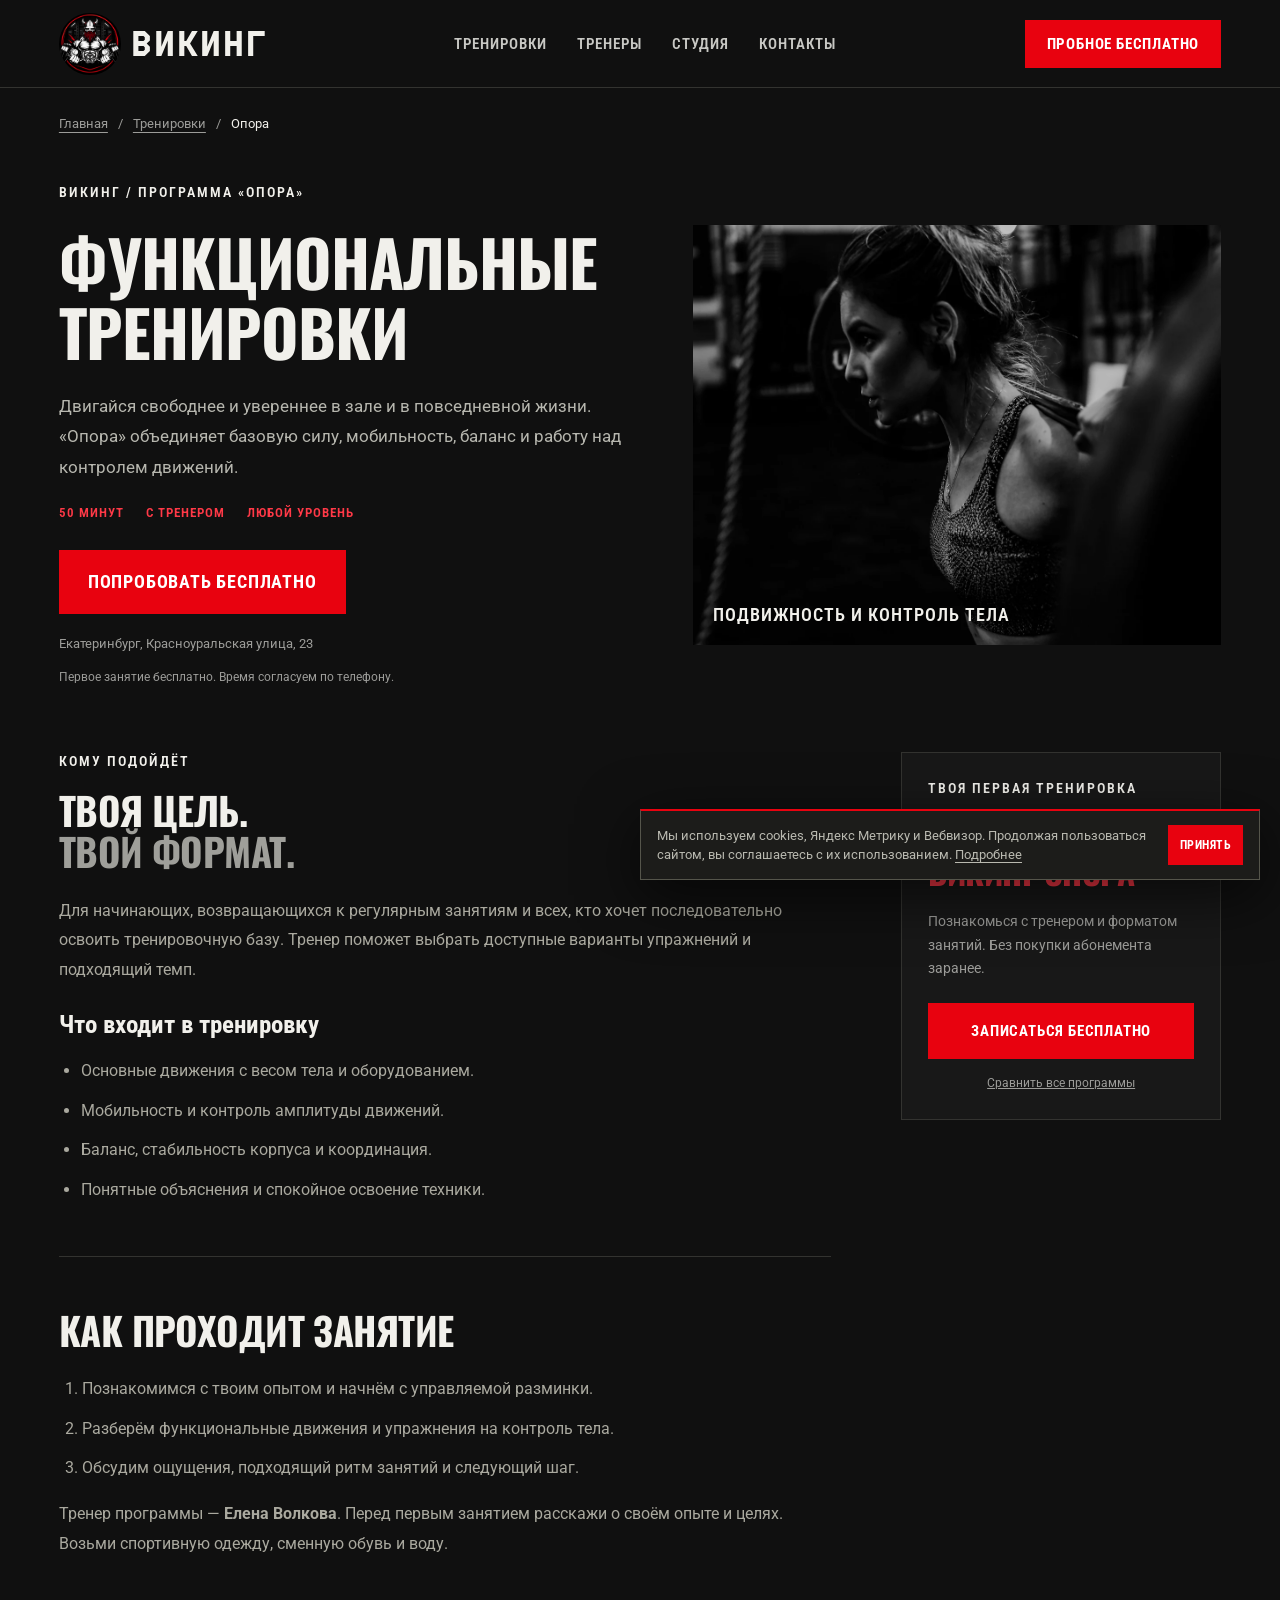
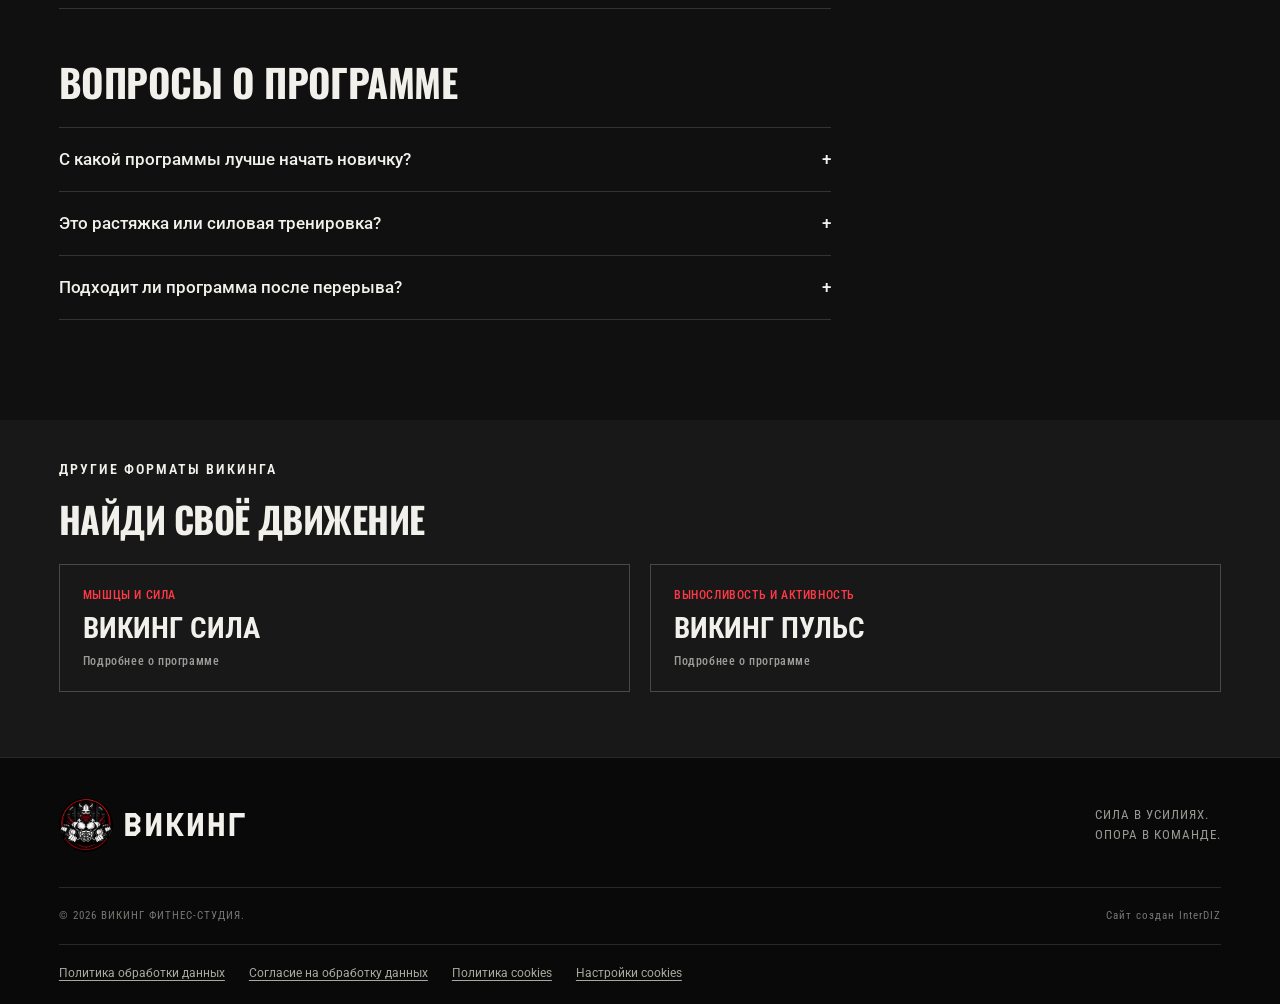
==== trenirovki/opora/index.html @ efcee56b "Initial site upload" ====
<!DOCTYPE html><html lang="ru"><head><meta charset="UTF-8"><meta name="viewport" content="width=device-width,initial-scale=1"><meta name="referrer" content="no-referrer"><meta http-equiv="Content-Security-Policy" content="default-src 'self'; script-src 'self' 'sha256-OpW8K+oFfTX16MfAqNfcApuPF0ajLqNlK3mIK0oVTkM=' https://mc.yandex.ru https://mc.yandex.az https://mc.yandex.by https://mc.yandex.co.il https://mc.yandex.com https://mc.yandex.com.am https://mc.yandex.com.ge https://mc.yandex.com.tr https://mc.yandex.ee https://mc.yandex.fr https://mc.yandex.kg https://mc.yandex.kz https://mc.yandex.lt https://mc.yandex.lv https://mc.yandex.md https://mc.yandex.tj https://mc.yandex.tm https://mc.yandex.uz https://mc.webvisor.com https://mc.webvisor.org https://yastatic.net; style-src 'self'; img-src 'self' data: https://mc.yandex.ru https://mc.yandex.az https://mc.yandex.by https://mc.yandex.co.il https://mc.yandex.com https://mc.yandex.com.am https://mc.yandex.com.ge https://mc.yandex.com.tr https://mc.yandex.ee https://mc.yandex.fr https://mc.yandex.kg https://mc.yandex.kz https://mc.yandex.lt https://mc.yandex.lv https://mc.yandex.md https://mc.yandex.tj https://mc.yandex.tm https://mc.yandex.uz https://mc.webvisor.com https://mc.webvisor.org https://yastatic.net; font-src 'self'; connect-src https://mc.yandex.ru https://mc.yandex.az https://mc.yandex.by https://mc.yandex.co.il https://mc.yandex.com https://mc.yandex.com.am https://mc.yandex.com.ge https://mc.yandex.com.tr https://mc.yandex.ee https://mc.yandex.fr https://mc.yandex.kg https://mc.yandex.kz https://mc.yandex.lt https://mc.yandex.lv https://mc.yandex.md https://mc.yandex.tj https://mc.yandex.tm https://mc.yandex.uz https://mc.webvisor.com https://mc.webvisor.org wss://mc.yandex.ru wss://mc.yandex.az wss://mc.yandex.by wss://mc.yandex.co.il wss://mc.yandex.com wss://mc.yandex.com.am wss://mc.yandex.com.ge wss://mc.yandex.com.tr wss://mc.yandex.ee wss://mc.yandex.fr wss://mc.yandex.kg wss://mc.yandex.kz wss://mc.yandex.lt wss://mc.yandex.lv wss://mc.yandex.md wss://mc.yandex.tj wss://mc.yandex.tm wss://mc.yandex.uz wss://mc.webvisor.com wss://mc.webvisor.org https://yastatic.net; object-src 'none'; base-uri 'self'; form-action 'none'; frame-src blob: https://mc.yandex.ru https://mc.yandex.az https://mc.yandex.by https://mc.yandex.co.il https://mc.yandex.com https://mc.yandex.com.am https://mc.yandex.com.ge https://mc.yandex.com.tr https://mc.yandex.ee https://mc.yandex.fr https://mc.yandex.kg https://mc.yandex.kz https://mc.yandex.lt https://mc.yandex.lv https://mc.yandex.md https://mc.yandex.tj https://mc.yandex.tm https://mc.yandex.uz https://mc.webvisor.com https://mc.webvisor.org; child-src blob: https://mc.yandex.ru https://mc.yandex.az https://mc.yandex.by https://mc.yandex.co.il https://mc.yandex.com https://mc.yandex.com.am https://mc.yandex.com.ge https://mc.yandex.com.tr https://mc.yandex.ee https://mc.yandex.fr https://mc.yandex.kg https://mc.yandex.kz https://mc.yandex.lt https://mc.yandex.lv https://mc.yandex.md https://mc.yandex.tj https://mc.yandex.tm https://mc.yandex.uz https://mc.webvisor.com https://mc.webvisor.org; worker-src blob:"><meta name="theme-color" content="#101010"><title>Функциональные тренировки — «Опора» | ВИКИНГ — Екатеринбург</title><meta name="description" content="Функциональные тренировки «Опора» в клубе ВИКИНГ: базовая сила, мобильность, баланс и контроль тела. Подходит начинающим. 50 минут. Первое занятие бесплатно."><link rel="icon" type="image/png" href="/assets/viking-emblem.png"><link rel="stylesheet" href="/fonts.css?v=local-1"><link rel="stylesheet" href="/styles.css?v=metrika-4"><link rel="stylesheet" href="/privacy-ui.css?v=notice-4"><link rel="stylesheet" href="/marketing.css?v=red-brand-1">
<script src="/metrika.js?v=goals-1" async></script>

<!-- seo-metadata:start -->
<meta name="robots" content="index,follow,max-image-preview:large">
<meta property="og:locale" content="ru_RU">
<meta property="og:type" content="website">
<meta property="og:site_name" content="ВИКИНГ">
<meta property="og:title" content="Функциональные тренировки — «Опора» | ВИКИНГ — Екатеринбург">
<meta property="og:description" content="Функциональные тренировки «Опора» в клубе ВИКИНГ: базовая сила, мобильность, баланс и контроль тела. Подходит начинающим. 50 минут. Первое занятие бесплатно.">
<link rel="canonical" href="https://viking-ekb.ru/trenirovki/opora/">
<meta property="og:url" content="https://viking-ekb.ru/trenirovki/opora/">
<meta property="og:image" content="https://viking-ekb.ru/assets/hero.png">
<meta property="og:image:width" content="1536">
<meta property="og:image:height" content="1024">
<meta property="og:image:alt" content="ВИКИНГ — тренировки с тренером в Екатеринбурге">
<script type="application/ld+json" id="seo-schema">{"@context":"https://schema.org","@type":"Service","name":"Программа тренировок «Опора»","description":"Функциональные тренировки «Опора» в клубе ВИКИНГ: базовая сила, мобильность, баланс и контроль тела. Подходит начинающим. 50 минут. Первое занятие бесплатно.","serviceType":"Функциональные тренировки","provider":{"@type":"ExerciseGym","name":"ВИКИНГ","logo":"https://viking-ekb.ru/assets/viking-emblem.png","image":"https://viking-ekb.ru/assets/hero.png","url":"https://viking-ekb.ru/","address":{"@type":"PostalAddress","addressLocality":"Екатеринбург","streetAddress":"Красноуральская улица, 23","addressCountry":"RU"}},"areaServed":"Екатеринбург","url":"https://viking-ekb.ru/trenirovki/opora/"}</script>
<!-- seo-metadata:end -->
</head><body class="program-page"><a class="skip-link" href="#program-content">Перейти к содержимому</a><header class="header"><a class="brand" href="/" aria-label="ВИКИНГ — главная"><img class="brand-emblem" src="/assets/viking-emblem.png" alt="" width="1254" height="1254" decoding="async"><img class="brand-logo" src="/assets/viking-wordmark.svg" alt="ВИКИНГ — фитнес-клуб" width="206" height="40" decoding="async"></a><nav class="desktop-nav" aria-label="Основная навигация"><a href="/#programs">ТРЕНИРОВКИ</a><a href="/#coaches">ТРЕНЕРЫ</a><a href="/#studio">СТУДИЯ</a><a href="/#contacts">КОНТАКТЫ</a></nav><a class="button button-small" href="/?program=fitness#trial" data-marketing="trial-cta">ПРОБНОЕ БЕСПЛАТНО</a></header><main id="program-content"><nav class="breadcrumbs" aria-label="Хлебные крошки"><a href="/">Главная</a><span>/</span><a href="/#programs">Тренировки</a><span>/</span><span aria-current="page">Опора</span></nav><section class="program-landing-hero"><div><div class="eyebrow">ВИКИНГ / ПРОГРАММА «ОПОРА»</div><h1>ФУНКЦИОНАЛЬНЫЕ<br>ТРЕНИРОВКИ</h1><p class="program-lead">Двигайся свободнее и увереннее в зале и в повседневной жизни. «Опора» объединяет базовую силу, мобильность, баланс и работу над контролем движений.</p><div class="landing-facts"><span>50 МИНУТ</span><span>С ТРЕНЕРОМ</span><span>ЛЮБОЙ УРОВЕНЬ</span></div><a class="button" href="/?program=fitness#trial" data-marketing="trial-cta">ПОПРОБОВАТЬ БЕСПЛАТНО</a><p class="landing-location">Екатеринбург, Красноуральская улица, 23</p><p class="landing-cta-note">Первое занятие бесплатно. Время согласуем по телефону.</p></div><div class="landing-photo"><img src="/assets/photos/photo-1550345332-09e3ac987658.webp" alt="Тренировка по программе «Опора» в фитнес-клубе «ВИКИНГ»" fetchpriority="high" decoding="async" width="1200" height="1800"><span>ПОДВИЖНОСТЬ И КОНТРОЛЬ ТЕЛА</span></div></section><section class="landing-content"><div class="landing-main"><article><div class="eyebrow">КОМУ ПОДОЙДЁТ</div><h2>ТВОЯ ЦЕЛЬ.<br><span class="silver">ТВОЙ ФОРМАТ.</span></h2><p>Для начинающих, возвращающихся к регулярным занятиям и всех, кто хочет последовательно освоить тренировочную базу. Тренер поможет выбрать доступные варианты упражнений и подходящий темп.</p><h3>Что входит в тренировку</h3><ul><li>Основные движения с весом тела и оборудованием.</li><li>Мобильность и контроль амплитуды движений.</li><li>Баланс, стабильность корпуса и координация.</li><li>Понятные объяснения и спокойное освоение техники.</li></ul></article><article><h2>КАК ПРОХОДИТ ЗАНЯТИЕ</h2><ol class="landing-plan"><li>Познакомимся с твоим опытом и начнём с управляемой разминки.</li><li>Разберём функциональные движения и упражнения на контроль тела.</li><li>Обсудим ощущения, подходящий ритм занятий и следующий шаг.</li></ol><p>Тренер программы — <strong>Елена Волкова</strong>. Перед первым занятием расскажи о своём опыте и целях. Возьми спортивную одежду, сменную обувь и воду.</p></article><article><h2>ВОПРОСЫ О ПРОГРАММЕ</h2><div class="faq-list"><details><summary>С какой программы лучше начать новичку?<span aria-hidden="true">+</span></summary><p>«Опора» помогает освоить базовые движения и понять, как подбирать нагрузку. На первом занятии тренер подскажет, какой формат соответствует твоей цели.</p></details><details><summary>Это растяжка или силовая тренировка?<span aria-hidden="true">+</span></summary><p>Программа сочетает функциональную силу, мобильность и баланс. Упражнения направлены на более уверенное и управляемое движение.</p></details><details><summary>Подходит ли программа после перерыва?<span aria-hidden="true">+</span></summary><p>Да, если нет ограничений к занятиям. При медицинских противопоказаниях сначала обсуди допустимую нагрузку с лечащим специалистом.</p></details></div></article></div><aside class="landing-booking"><div class="eyebrow">ТВОЯ ПЕРВАЯ ТРЕНИРОВКА</div><h2>ПОПРОБУЙ<br><span>ВИКИНГ ОПОРА</span></h2><p>Познакомься с тренером и форматом занятий. Без покупки абонемента заранее.</p><a class="button" href="/?program=fitness#trial" data-marketing="trial-cta">ЗАПИСАТЬСЯ БЕСПЛАТНО</a><a class="landing-back" href="/#programs">Сравнить все программы</a></aside></section><section class="landing-related"><div class="eyebrow">ДРУГИЕ ФОРМАТЫ ВИКИНГА</div><h2>НАЙДИ СВОЁ ДВИЖЕНИЕ</h2><div><a href="/trenirovki/sila/"><span>МЫШЦЫ И СИЛА</span><strong>ВИКИНГ СИЛА</strong><span>Подробнее о программе</span></a><a href="/trenirovki/puls/"><span>ВЫНОСЛИВОСТЬ И АКТИВНОСТЬ</span><strong>ВИКИНГ ПУЛЬС</strong><span>Подробнее о программе</span></a></div></section></main><footer class="footer"><div class="footer-top"><a class="brand" href="/"><img class="brand-emblem" src="/assets/viking-emblem.png" alt="" width="1254" height="1254" decoding="async"><img class="brand-logo" src="/assets/viking-wordmark.svg" alt="ВИКИНГ — фитнес-клуб" width="206" height="40" decoding="async"></a><p>СИЛА В УСИЛИЯХ.<br>ОПОРА В КОМАНДЕ.</p></div><div class="footer-bottom"><span>© 2026 ВИКИНГ ФИТНЕС-СТУДИЯ.</span><a href="https://interdiz.ru" target="_blank" rel="noopener noreferrer">Сайт создан InterDIZ</a></div><nav class="footer-legal" aria-label="Правовая информация"><a href="/privacy.html">Политика обработки данных</a><a href="/consent.html">Согласие на обработку данных</a><a href="/cookies.html">Политика cookies</a><button id="cookie-settings" type="button">Настройки cookies</button></nav></footer><aside id="cookie-banner" class="cookie-banner" role="region" aria-label="Cookies и Яндекс Метрика" hidden>
<div><p>Мы используем cookies, Яндекс Метрику и Вебвизор. Продолжая пользоваться сайтом, вы соглашаетесь с их использованием. <a href="/cookies.html">Подробнее</a></p><label id="cookie-analytics-settings" class="metrica-consent-row" hidden><input type="checkbox" id="metrica-consent" autocomplete="off"><span>Яндекс Метрика и Вебвизор</span></label></div>
<div class="cookie-actions"><button type="button" class="button" id="cookie-accept">ПРИНЯТЬ</button><button type="button" class="button button-outline" id="cookie-reject" hidden>БЕЗ АНАЛИТИКИ</button></div></aside><script src="/privacy.js?v=metrika-4" defer></script><script src="/marketing.js?v=goals-1" defer></script></body></html>
---- fonts.css ----
/* vietnamese */
@font-face {
  font-family: 'Anton';
  font-style: normal;
  font-weight: 400;
  font-display: swap;
  src: url(assets/fonts/font-00.woff2) format('woff2');
  unicode-range: U+0102-0103, U+0110-0111, U+0128-0129, U+0168-0169, U+01A0-01A1, U+01AF-01B0, U+0300-0301, U+0303-0304, U+0308-0309, U+0323, U+0329, U+1EA0-1EF9, U+20AB;
}
/* latin-ext */
@font-face {
  font-family: 'Anton';
  font-style: normal;
  font-weight: 400;
  font-display: swap;
  src: url(assets/fonts/font-01.woff2) format('woff2');
  unicode-range: U+0100-02BA, U+02BD-02C5, U+02C7-02CC, U+02CE-02D7, U+02DD-02FF, U+0304, U+0308, U+0329, U+1D00-1DBF, U+1E00-1E9F, U+1EF2-1EFF, U+2020, U+20A0-20AB, U+20AD-20C4, U+2113, U+2C60-2C7F, U+A720-A7FF;
}
/* latin */
@font-face {
  font-family: 'Anton';
  font-style: normal;
  font-weight: 400;
  font-display: swap;
  src: url(assets/fonts/font-02.woff2) format('woff2');
  unicode-range: U+0000-00FF, U+0131, U+0152-0153, U+02BB-02BC, U+02C6, U+02DA, U+02DC, U+0304, U+0308, U+0329, U+2000-206F, U+20AC, U+2122, U+2191, U+2193, U+2212, U+2215, U+FEFF, U+FFFD;
}
/* cyrillic-ext */
@font-face {
  font-family: 'Oswald';
  font-style: normal;
  font-weight: 700;
  font-display: swap;
  src: url(assets/fonts/font-07.woff2) format('woff2');
  unicode-range: U+0460-052F, U+1C80-1C8A, U+20B4, U+2DE0-2DFF, U+A640-A69F, U+FE2E-FE2F;
}
/* cyrillic */
@font-face {
  font-family: 'Oswald';
  font-style: normal;
  font-weight: 700;
  font-display: swap;
  src: url(assets/fonts/font-03.woff2) format('woff2');
  unicode-range: U+0301, U+0400-045F, U+0490-0491, U+04B0-04B1, U+2116;
}
/* vietnamese */
@font-face {
  font-family: 'Oswald';
  font-style: normal;
  font-weight: 700;
  font-display: swap;
  src: url(assets/fonts/font-06.woff2) format('woff2');
  unicode-range: U+0102-0103, U+0110-0111, U+0128-0129, U+0168-0169, U+01A0-01A1, U+01AF-01B0, U+0300-0301, U+0303-0304, U+0308-0309, U+0323, U+0329, U+1EA0-1EF9, U+20AB;
}
/* latin-ext */
@font-face {
  font-family: 'Oswald';
  font-style: normal;
  font-weight: 700;
  font-display: swap;
  src: url(assets/fonts/font-05.woff2) format('woff2');
  unicode-range: U+0100-02BA, U+02BD-02C5, U+02C7-02CC, U+02CE-02D7, U+02DD-02FF, U+0304, U+0308, U+0329, U+1D00-1DBF, U+1E00-1E9F, U+1EF2-1EFF, U+2020, U+20A0-20AB, U+20AD-20C4, U+2113, U+2C60-2C7F, U+A720-A7FF;
}
/* latin */
@font-face {
  font-family: 'Oswald';
  font-style: normal;
  font-weight: 700;
  font-display: swap;
  src: url(assets/fonts/font-04.woff2) format('woff2');
  unicode-range: U+0000-00FF, U+0131, U+0152-0153, U+02BB-02BC, U+02C6, U+02DA, U+02DC, U+0304, U+0308, U+0329, U+2000-206F, U+20AC, U+2122, U+2191, U+2193, U+2212, U+2215, U+FEFF, U+FFFD;
}
/* cyrillic-ext */
@font-face {
  font-family: 'Roboto';
  font-style: normal;
  font-weight: 400;
  font-stretch: 100%;
  font-display: swap;
  src: url(assets/fonts/font-10.woff2) format('woff2');
  unicode-range: U+0460-052F, U+1C80-1C8A, U+20B4, U+2DE0-2DFF, U+A640-A69F, U+FE2E-FE2F;
}
/* cyrillic */
@font-face {
  font-family: 'Roboto';
  font-style: normal;
  font-weight: 400;
  font-stretch: 100%;
  font-display: swap;
  src: url(assets/fonts/font-13.woff2) format('woff2');
  unicode-range: U+0301, U+0400-045F, U+0490-0491, U+04B0-04B1, U+2116;
}
/* greek-ext */
@font-face {
  font-family: 'Roboto';
  font-style: normal;
  font-weight: 400;
  font-stretch: 100%;
  font-display: swap;
  src: url(assets/fonts/font-09.woff2) format('woff2');
  unicode-range: U+1F00-1FFF;
}
/* greek */
@font-face {
  font-family: 'Roboto';
  font-style: normal;
  font-weight: 400;
  font-stretch: 100%;
  font-display: swap;
  src: url(assets/fonts/font-08.woff2) format('woff2');
  unicode-range: U+0370-0377, U+037A-037F, U+0384-038A, U+038C, U+038E-03A1, U+03A3-03FF;
}
/* math */
@font-face {
  font-family: 'Roboto';
  font-style: normal;
  font-weight: 400;
  font-stretch: 100%;
  font-display: swap;
  src: url(assets/fonts/font-15.woff2) format('woff2');
  unicode-range: U+0302-0303, U+0305, U+0307-0308, U+0310, U+0312, U+0315, U+031A, U+0326-0327, U+032C, U+032F-0330, U+0332-0333, U+0338, U+033A, U+0346, U+034D, U+0391-03A1, U+03A3-03A9, U+03B1-03C9, U+03D1, U+03D5-03D6, U+03F0-03F1, U+03F4-03F5, U+2016-2017, U+2034-2038, U+203C, U+2040, U+2043, U+2047, U+2050, U+2057, U+205F, U+2070-2071, U+2074-209F, U+20D0-20DC, U+20E1, U+20E5-20EF, U+2100-2112, U+2114-2115, U+2117-2121, U+2123-214F, U+2190, U+2192, U+2194-21AE, U+21B0-21E5, U+21F1-21F2, U+21F4-2211, U+2213-2214, U+2216-22FF, U+2308-230B, U+2310, U+2319, U+231C-2321, U+2336-237A, U+237C, U+2395, U+239B-23B7, U+23D0, U+23DC-23E1, U+2474-2475, U+25AF, U+25B3, U+25B7, U+25BD, U+25C1, U+25CA, U+25CC, U+25FB, U+266D-266F, U+27C0-27FF, U+2900-2AFF, U+2B0E-2B11, U+2B30-2B4C, U+2BFE, U+3030, U+FF5B, U+FF5D, U+1D400-1D7FF, U+1EE00-1EEFF;
}
/* symbols */
@font-face {
  font-family: 'Roboto';
  font-style: normal;
  font-weight: 400;
  font-stretch: 100%;
  font-display: swap;
  src: url(assets/fonts/font-16.woff2) format('woff2');
  unicode-range: U+0001-000C, U+000E-001F, U+007F-009F, U+20DD-20E0, U+20E2-20E4, U+2150-218F, U+2190, U+2192, U+2194-2199, U+21AF, U+21E6-21F0, U+21F3, U+2218-2219, U+2299, U+22C4-22C6, U+2300-243F, U+2440-244A, U+2460-24FF, U+25A0-27BF, U+2800-28FF, U+2921-2922, U+2981, U+29BF, U+29EB, U+2B00-2BFF, U+4DC0-4DFF, U+FFF9-FFFB, U+10140-1018E, U+10190-1019C, U+101A0, U+101D0-101FD, U+102E0-102FB, U+10E60-10E7E, U+1D2C0-1D2D3, U+1D2E0-1D37F, U+1F000-1F0FF, U+1F100-1F1AE, U+1F1E6-1F1FF, U+1F30D-1F30F, U+1F315, U+1F31C, U+1F31E, U+1F320-1F32C, U+1F336, U+1F378, U+1F37D, U+1F382, U+1F393-1F39F, U+1F3A7-1F3A8, U+1F3AC-1F3AF, U+1F3C2, U+1F3C4-1F3C6, U+1F3CA-1F3CE, U+1F3D4-1F3E0, U+1F3ED, U+1F3F1-1F3F3, U+1F3F5-1F3F7, U+1F408, U+1F415, U+1F41F, U+1F426, U+1F43F, U+1F441-1F442, U+1F444, U+1F446-1F449, U+1F44C-1F44E, U+1F453, U+1F46A, U+1F47D, U+1F4A3, U+1F4B0, U+1F4B3, U+1F4B9, U+1F4BB, U+1F4BF, U+1F4C8-1F4CB, U+1F4D6, U+1F4DA, U+1F4DF, U+1F4E3-1F4E6, U+1F4EA-1F4ED, U+1F4F7, U+1F4F9-1F4FB, U+1F4FD-1F4FE, U+1F503, U+1F507-1F50B, U+1F50D, U+1F512-1F513, U+1F53E-1F54A, U+1F54F-1F5FA, U+1F610, U+1F650-1F67F, U+1F687, U+1F68D, U+1F691, U+1F694, U+1F698, U+1F6AD, U+1F6B2, U+1F6B9-1F6BA, U+1F6BC, U+1F6C6-1F6CF, U+1F6D3-1F6D7, U+1F6E0-1F6EA, U+1F6F0-1F6F3, U+1F6F7-1F6FC, U+1F700-1F80B, U+1F810-1F847, U+1F850-1F859, U+1F860-1F887, U+1F890-1F8AD, U+1F8B0-1F8BB, U+1F8C0-1F8C1, U+1F8D0-1F8D8, U+1F900-1F90B, U+1F93B, U+1F946, U+1F984, U+1F996, U+1F9E9, U+1FA00-1FA6F, U+1FA70-1FA7C, U+1FA80-1FAC6, U+1FAC8, U+1FACC-1FADD, U+1FADF-1FAEB, U+1FAEF-1FAFA, U+1FB00-1FBFF;
}
/* vietnamese */
@font-face {
  font-family: 'Roboto';
  font-style: normal;
  font-weight: 400;
  font-stretch: 100%;
  font-display: swap;
  src: url(assets/fonts/font-12.woff2) format('woff2');
  unicode-range: U+0102-0103, U+0110-0111, U+0128-0129, U+0168-0169, U+01A0-01A1, U+01AF-01B0, U+0300-0301, U+0303-0304, U+0308-0309, U+0323, U+0329, U+1EA0-1EF9, U+20AB;
}
/* latin-ext */
@font-face {
  font-family: 'Roboto';
  font-style: normal;
  font-weight: 400;
  font-stretch: 100%;
  font-display: swap;
  src: url(assets/fonts/font-11.woff2) format('woff2');
  unicode-range: U+0100-02BA, U+02BD-02C5, U+02C7-02CC, U+02CE-02D7, U+02DD-02FF, U+0304, U+0308, U+0329, U+1D00-1DBF, U+1E00-1E9F, U+1EF2-1EFF, U+2020, U+20A0-20AB, U+20AD-20C4, U+2113, U+2C60-2C7F, U+A720-A7FF;
}
/* latin */
@font-face {
  font-family: 'Roboto';
  font-style: normal;
  font-weight: 400;
  font-stretch: 100%;
  font-display: swap;
  src: url(assets/fonts/font-14.woff2) format('woff2');
  unicode-range: U+0000-00FF, U+0131, U+0152-0153, U+02BB-02BC, U+02C6, U+02DA, U+02DC, U+0304, U+0308, U+0329, U+2000-206F, U+20AC, U+2122, U+2191, U+2193, U+2212, U+2215, U+FEFF, U+FFFD;
}
/* cyrillic-ext */
@font-face {
  font-family: 'Roboto';
  font-style: normal;
  font-weight: 500;
  font-stretch: 100%;
  font-display: swap;
  src: url(assets/fonts/font-10.woff2) format('woff2');
  unicode-range: U+0460-052F, U+1C80-1C8A, U+20B4, U+2DE0-2DFF, U+A640-A69F, U+FE2E-FE2F;
}
/* cyrillic */
@font-face {
  font-family: 'Roboto';
  font-style: normal;
  font-weight: 500;
  font-stretch: 100%;
  font-display: swap;
  src: url(assets/fonts/font-13.woff2) format('woff2');
  unicode-range: U+0301, U+0400-045F, U+0490-0491, U+04B0-04B1, U+2116;
}
/* greek-ext */
@font-face {
  font-family: 'Roboto';
  font-style: normal;
  font-weight: 500;
  font-stretch: 100%;
  font-display: swap;
  src: url(assets/fonts/font-09.woff2) format('woff2');
  unicode-range: U+1F00-1FFF;
}
/* greek */
@font-face {
  font-family: 'Roboto';
  font-style: normal;
  font-weight: 500;
  font-stretch: 100%;
  font-display: swap;
  src: url(assets/fonts/font-08.woff2) format('woff2');
  unicode-range: U+0370-0377, U+037A-037F, U+0384-038A, U+038C, U+038E-03A1, U+03A3-03FF;
}
/* math */
@font-face {
  font-family: 'Roboto';
  font-style: normal;
  font-weight: 500;
  font-stretch: 100%;
  font-display: swap;
  src: url(assets/fonts/font-15.woff2) format('woff2');
  unicode-range: U+0302-0303, U+0305, U+0307-0308, U+0310, U+0312, U+0315, U+031A, U+0326-0327, U+032C, U+032F-0330, U+0332-0333, U+0338, U+033A, U+0346, U+034D, U+0391-03A1, U+03A3-03A9, U+03B1-03C9, U+03D1, U+03D5-03D6, U+03F0-03F1, U+03F4-03F5, U+2016-2017, U+2034-2038, U+203C, U+2040, U+2043, U+2047, U+2050, U+2057, U+205F, U+2070-2071, U+2074-209F, U+20D0-20DC, U+20E1, U+20E5-20EF, U+2100-2112, U+2114-2115, U+2117-2121, U+2123-214F, U+2190, U+2192, U+2194-21AE, U+21B0-21E5, U+21F1-21F2, U+21F4-2211, U+2213-2214, U+2216-22FF, U+2308-230B, U+2310, U+2319, U+231C-2321, U+2336-237A, U+237C, U+2395, U+239B-23B7, U+23D0, U+23DC-23E1, U+2474-2475, U+25AF, U+25B3, U+25B7, U+25BD, U+25C1, U+25CA, U+25CC, U+25FB, U+266D-266F, U+27C0-27FF, U+2900-2AFF, U+2B0E-2B11, U+2B30-2B4C, U+2BFE, U+3030, U+FF5B, U+FF5D, U+1D400-1D7FF, U+1EE00-1EEFF;
}
/* symbols */
@font-face {
  font-family: 'Roboto';
  font-style: normal;
  font-weight: 500;
  font-stretch: 100%;
  font-display: swap;
  src: url(assets/fonts/font-16.woff2) format('woff2');
  unicode-range: U+0001-000C, U+000E-001F, U+007F-009F, U+20DD-20E0, U+20E2-20E4, U+2150-218F, U+2190, U+2192, U+2194-2199, U+21AF, U+21E6-21F0, U+21F3, U+2218-2219, U+2299, U+22C4-22C6, U+2300-243F, U+2440-244A, U+2460-24FF, U+25A0-27BF, U+2800-28FF, U+2921-2922, U+2981, U+29BF, U+29EB, U+2B00-2BFF, U+4DC0-4DFF, U+FFF9-FFFB, U+10140-1018E, U+10190-1019C, U+101A0, U+101D0-101FD, U+102E0-102FB, U+10E60-10E7E, U+1D2C0-1D2D3, U+1D2E0-1D37F, U+1F000-1F0FF, U+1F100-1F1AE, U+1F1E6-1F1FF, U+1F30D-1F30F, U+1F315, U+1F31C, U+1F31E, U+1F320-1F32C, U+1F336, U+1F378, U+1F37D, U+1F382, U+1F393-1F39F, U+1F3A7-1F3A8, U+1F3AC-1F3AF, U+1F3C2, U+1F3C4-1F3C6, U+1F3CA-1F3CE, U+1F3D4-1F3E0, U+1F3ED, U+1F3F1-1F3F3, U+1F3F5-1F3F7, U+1F408, U+1F415, U+1F41F, U+1F426, U+1F43F, U+1F441-1F442, U+1F444, U+1F446-1F449, U+1F44C-1F44E, U+1F453, U+1F46A, U+1F47D, U+1F4A3, U+1F4B0, U+1F4B3, U+1F4B9, U+1F4BB, U+1F4BF, U+1F4C8-1F4CB, U+1F4D6, U+1F4DA, U+1F4DF, U+1F4E3-1F4E6, U+1F4EA-1F4ED, U+1F4F7, U+1F4F9-1F4FB, U+1F4FD-1F4FE, U+1F503, U+1F507-1F50B, U+1F50D, U+1F512-1F513, U+1F53E-1F54A, U+1F54F-1F5FA, U+1F610, U+1F650-1F67F, U+1F687, U+1F68D, U+1F691, U+1F694, U+1F698, U+1F6AD, U+1F6B2, U+1F6B9-1F6BA, U+1F6BC, U+1F6C6-1F6CF, U+1F6D3-1F6D7, U+1F6E0-1F6EA, U+1F6F0-1F6F3, U+1F6F7-1F6FC, U+1F700-1F80B, U+1F810-1F847, U+1F850-1F859, U+1F860-1F887, U+1F890-1F8AD, U+1F8B0-1F8BB, U+1F8C0-1F8C1, U+1F8D0-1F8D8, U+1F900-1F90B, U+1F93B, U+1F946, U+1F984, U+1F996, U+1F9E9, U+1FA00-1FA6F, U+1FA70-1FA7C, U+1FA80-1FAC6, U+1FAC8, U+1FACC-1FADD, U+1FADF-1FAEB, U+1FAEF-1FAFA, U+1FB00-1FBFF;
}
/* vietnamese */
@font-face {
  font-family: 'Roboto';
  font-style: normal;
  font-weight: 500;
  font-stretch: 100%;
  font-display: swap;
  src: url(assets/fonts/font-12.woff2) format('woff2');
  unicode-range: U+0102-0103, U+0110-0111, U+0128-0129, U+0168-0169, U+01A0-01A1, U+01AF-01B0, U+0300-0301, U+0303-0304, U+0308-0309, U+0323, U+0329, U+1EA0-1EF9, U+20AB;
}
/* latin-ext */
@font-face {
  font-family: 'Roboto';
  font-style: normal;
  font-weight: 500;
  font-stretch: 100%;
  font-display: swap;
  src: url(assets/fonts/font-11.woff2) format('woff2');
  unicode-range: U+0100-02BA, U+02BD-02C5, U+02C7-02CC, U+02CE-02D7, U+02DD-02FF, U+0304, U+0308, U+0329, U+1D00-1DBF, U+1E00-1E9F, U+1EF2-1EFF, U+2020, U+20A0-20AB, U+20AD-20C4, U+2113, U+2C60-2C7F, U+A720-A7FF;
}
/* latin */
@font-face {
  font-family: 'Roboto';
  font-style: normal;
  font-weight: 500;
  font-stretch: 100%;
  font-display: swap;
  src: url(assets/fonts/font-14.woff2) format('woff2');
  unicode-range: U+0000-00FF, U+0131, U+0152-0153, U+02BB-02BC, U+02C6, U+02DA, U+02DC, U+0304, U+0308, U+0329, U+2000-206F, U+20AC, U+2122, U+2191, U+2193, U+2212, U+2215, U+FEFF, U+FFFD;
}
/* cyrillic-ext */
@font-face {
  font-family: 'Roboto';
  font-style: normal;
  font-weight: 600;
  font-stretch: 100%;
  font-display: swap;
  src: url(assets/fonts/font-10.woff2) format('woff2');
  unicode-range: U+0460-052F, U+1C80-1C8A, U+20B4, U+2DE0-2DFF, U+A640-A69F, U+FE2E-FE2F;
}
/* cyrillic */
@font-face {
  font-family: 'Roboto';
  font-style: normal;
  font-weight: 600;
  font-stretch: 100%;
  font-display: swap;
  src: url(assets/fonts/font-13.woff2) format('woff2');
  unicode-range: U+0301, U+0400-045F, U+0490-0491, U+04B0-04B1, U+2116;
}
/* greek-ext */
@font-face {
  font-family: 'Roboto';
  font-style: normal;
  font-weight: 600;
  font-stretch: 100%;
  font-display: swap;
  src: url(assets/fonts/font-09.woff2) format('woff2');
  unicode-range: U+1F00-1FFF;
}
/* greek */
@font-face {
  font-family: 'Roboto';
  font-style: normal;
  font-weight: 600;
  font-stretch: 100%;
  font-display: swap;
  src: url(assets/fonts/font-08.woff2) format('woff2');
  unicode-range: U+0370-0377, U+037A-037F, U+0384-038A, U+038C, U+038E-03A1, U+03A3-03FF;
}
/* math */
@font-face {
  font-family: 'Roboto';
  font-style: normal;
  font-weight: 600;
  font-stretch: 100%;
  font-display: swap;
  src: url(assets/fonts/font-15.woff2) format('woff2');
  unicode-range: U+0302-0303, U+0305, U+0307-0308, U+0310, U+0312, U+0315, U+031A, U+0326-0327, U+032C, U+032F-0330, U+0332-0333, U+0338, U+033A, U+0346, U+034D, U+0391-03A1, U+03A3-03A9, U+03B1-03C9, U+03D1, U+03D5-03D6, U+03F0-03F1, U+03F4-03F5, U+2016-2017, U+2034-2038, U+203C, U+2040, U+2043, U+2047, U+2050, U+2057, U+205F, U+2070-2071, U+2074-209F, U+20D0-20DC, U+20E1, U+20E5-20EF, U+2100-2112, U+2114-2115, U+2117-2121, U+2123-214F, U+2190, U+2192, U+2194-21AE, U+21B0-21E5, U+21F1-21F2, U+21F4-2211, U+2213-2214, U+2216-22FF, U+2308-230B, U+2310, U+2319, U+231C-2321, U+2336-237A, U+237C, U+2395, U+239B-23B7, U+23D0, U+23DC-23E1, U+2474-2475, U+25AF, U+25B3, U+25B7, U+25BD, U+25C1, U+25CA, U+25CC, U+25FB, U+266D-266F, U+27C0-27FF, U+2900-2AFF, U+2B0E-2B11, U+2B30-2B4C, U+2BFE, U+3030, U+FF5B, U+FF5D, U+1D400-1D7FF, U+1EE00-1EEFF;
}
/* symbols */
@font-face {
  font-family: 'Roboto';
  font-style: normal;
  font-weight: 600;
  font-stretch: 100%;
  font-display: swap;
  src: url(assets/fonts/font-16.woff2) format('woff2');
  unicode-range: U+0001-000C, U+000E-001F, U+007F-009F, U+20DD-20E0, U+20E2-20E4, U+2150-218F, U+2190, U+2192, U+2194-2199, U+21AF, U+21E6-21F0, U+21F3, U+2218-2219, U+2299, U+22C4-22C6, U+2300-243F, U+2440-244A, U+2460-24FF, U+25A0-27BF, U+2800-28FF, U+2921-2922, U+2981, U+29BF, U+29EB, U+2B00-2BFF, U+4DC0-4DFF, U+FFF9-FFFB, U+10140-1018E, U+10190-1019C, U+101A0, U+101D0-101FD, U+102E0-102FB, U+10E60-10E7E, U+1D2C0-1D2D3, U+1D2E0-1D37F, U+1F000-1F0FF, U+1F100-1F1AE, U+1F1E6-1F1FF, U+1F30D-1F30F, U+1F315, U+1F31C, U+1F31E, U+1F320-1F32C, U+1F336, U+1F378, U+1F37D, U+1F382, U+1F393-1F39F, U+1F3A7-1F3A8, U+1F3AC-1F3AF, U+1F3C2, U+1F3C4-1F3C6, U+1F3CA-1F3CE, U+1F3D4-1F3E0, U+1F3ED, U+1F3F1-1F3F3, U+1F3F5-1F3F7, U+1F408, U+1F415, U+1F41F, U+1F426, U+1F43F, U+1F441-1F442, U+1F444, U+1F446-1F449, U+1F44C-1F44E, U+1F453, U+1F46A, U+1F47D, U+1F4A3, U+1F4B0, U+1F4B3, U+1F4B9, U+1F4BB, U+1F4BF, U+1F4C8-1F4CB, U+1F4D6, U+1F4DA, U+1F4DF, U+1F4E3-1F4E6, U+1F4EA-1F4ED, U+1F4F7, U+1F4F9-1F4FB, U+1F4FD-1F4FE, U+1F503, U+1F507-1F50B, U+1F50D, U+1F512-1F513, U+1F53E-1F54A, U+1F54F-1F5FA, U+1F610, U+1F650-1F67F, U+1F687, U+1F68D, U+1F691, U+1F694, U+1F698, U+1F6AD, U+1F6B2, U+1F6B9-1F6BA, U+1F6BC, U+1F6C6-1F6CF, U+1F6D3-1F6D7, U+1F6E0-1F6EA, U+1F6F0-1F6F3, U+1F6F7-1F6FC, U+1F700-1F80B, U+1F810-1F847, U+1F850-1F859, U+1F860-1F887, U+1F890-1F8AD, U+1F8B0-1F8BB, U+1F8C0-1F8C1, U+1F8D0-1F8D8, U+1F900-1F90B, U+1F93B, U+1F946, U+1F984, U+1F996, U+1F9E9, U+1FA00-1FA6F, U+1FA70-1FA7C, U+1FA80-1FAC6, U+1FAC8, U+1FACC-1FADD, U+1FADF-1FAEB, U+1FAEF-1FAFA, U+1FB00-1FBFF;
}
/* vietnamese */
@font-face {
  font-family: 'Roboto';
  font-style: normal;
  font-weight: 600;
  font-stretch: 100%;
  font-display: swap;
  src: url(assets/fonts/font-12.woff2) format('woff2');
  unicode-range: U+0102-0103, U+0110-0111, U+0128-0129, U+0168-0169, U+01A0-01A1, U+01AF-01B0, U+0300-0301, U+0303-0304, U+0308-0309, U+0323, U+0329, U+1EA0-1EF9, U+20AB;
}
/* latin-ext */
@font-face {
  font-family: 'Roboto';
  font-style: normal;
  font-weight: 600;
  font-stretch: 100%;
  font-display: swap;
  src: url(assets/fonts/font-11.woff2) format('woff2');
  unicode-range: U+0100-02BA, U+02BD-02C5, U+02C7-02CC, U+02CE-02D7, U+02DD-02FF, U+0304, U+0308, U+0329, U+1D00-1DBF, U+1E00-1E9F, U+1EF2-1EFF, U+2020, U+20A0-20AB, U+20AD-20C4, U+2113, U+2C60-2C7F, U+A720-A7FF;
}
/* latin */
@font-face {
  font-family: 'Roboto';
  font-style: normal;
  font-weight: 600;
  font-stretch: 100%;
  font-display: swap;
  src: url(assets/fonts/font-14.woff2) format('woff2');
  unicode-range: U+0000-00FF, U+0131, U+0152-0153, U+02BB-02BC, U+02C6, U+02DA, U+02DC, U+0304, U+0308, U+0329, U+2000-206F, U+20AC, U+2122, U+2191, U+2193, U+2212, U+2215, U+FEFF, U+FFFD;
}
/* cyrillic-ext */
@font-face {
  font-family: 'Roboto';
  font-style: normal;
  font-weight: 700;
  font-stretch: 100%;
  font-display: swap;
  src: url(assets/fonts/font-10.woff2) format('woff2');
  unicode-range: U+0460-052F, U+1C80-1C8A, U+20B4, U+2DE0-2DFF, U+A640-A69F, U+FE2E-FE2F;
}
/* cyrillic */
@font-face {
  font-family: 'Roboto';
  font-style: normal;
  font-weight: 700;
  font-stretch: 100%;
  font-display: swap;
  src: url(assets/fonts/font-13.woff2) format('woff2');
  unicode-range: U+0301, U+0400-045F, U+0490-0491, U+04B0-04B1, U+2116;
}
/* greek-ext */
@font-face {
  font-family: 'Roboto';
  font-style: normal;
  font-weight: 700;
  font-stretch: 100%;
  font-display: swap;
  src: url(assets/fonts/font-09.woff2) format('woff2');
  unicode-range: U+1F00-1FFF;
}
/* greek */
@font-face {
  font-family: 'Roboto';
  font-style: normal;
  font-weight: 700;
  font-stretch: 100%;
  font-display: swap;
  src: url(assets/fonts/font-08.woff2) format('woff2');
  unicode-range: U+0370-0377, U+037A-037F, U+0384-038A, U+038C, U+038E-03A1, U+03A3-03FF;
}
/* math */
@font-face {
  font-family: 'Roboto';
  font-style: normal;
  font-weight: 700;
  font-stretch: 100%;
  font-display: swap;
  src: url(assets/fonts/font-15.woff2) format('woff2');
  unicode-range: U+0302-0303, U+0305, U+0307-0308, U+0310, U+0312, U+0315, U+031A, U+0326-0327, U+032C, U+032F-0330, U+0332-0333, U+0338, U+033A, U+0346, U+034D, U+0391-03A1, U+03A3-03A9, U+03B1-03C9, U+03D1, U+03D5-03D6, U+03F0-03F1, U+03F4-03F5, U+2016-2017, U+2034-2038, U+203C, U+2040, U+2043, U+2047, U+2050, U+2057, U+205F, U+2070-2071, U+2074-209F, U+20D0-20DC, U+20E1, U+20E5-20EF, U+2100-2112, U+2114-2115, U+2117-2121, U+2123-214F, U+2190, U+2192, U+2194-21AE, U+21B0-21E5, U+21F1-21F2, U+21F4-2211, U+2213-2214, U+2216-22FF, U+2308-230B, U+2310, U+2319, U+231C-2321, U+2336-237A, U+237C, U+2395, U+239B-23B7, U+23D0, U+23DC-23E1, U+2474-2475, U+25AF, U+25B3, U+25B7, U+25BD, U+25C1, U+25CA, U+25CC, U+25FB, U+266D-266F, U+27C0-27FF, U+2900-2AFF, U+2B0E-2B11, U+2B30-2B4C, U+2BFE, U+3030, U+FF5B, U+FF5D, U+1D400-1D7FF, U+1EE00-1EEFF;
}
/* symbols */
@font-face {
  font-family: 'Roboto';
  font-style: normal;
  font-weight: 700;
  font-stretch: 100%;
  font-display: swap;
  src: url(assets/fonts/font-16.woff2) format('woff2');
  unicode-range: U+0001-000C, U+000E-001F, U+007F-009F, U+20DD-20E0, U+20E2-20E4, U+2150-218F, U+2190, U+2192, U+2194-2199, U+21AF, U+21E6-21F0, U+21F3, U+2218-2219, U+2299, U+22C4-22C6, U+2300-243F, U+2440-244A, U+2460-24FF, U+25A0-27BF, U+2800-28FF, U+2921-2922, U+2981, U+29BF, U+29EB, U+2B00-2BFF, U+4DC0-4DFF, U+FFF9-FFFB, U+10140-1018E, U+10190-1019C, U+101A0, U+101D0-101FD, U+102E0-102FB, U+10E60-10E7E, U+1D2C0-1D2D3, U+1D2E0-1D37F, U+1F000-1F0FF, U+1F100-1F1AE, U+1F1E6-1F1FF, U+1F30D-1F30F, U+1F315, U+1F31C, U+1F31E, U+1F320-1F32C, U+1F336, U+1F378, U+1F37D, U+1F382, U+1F393-1F39F, U+1F3A7-1F3A8, U+1F3AC-1F3AF, U+1F3C2, U+1F3C4-1F3C6, U+1F3CA-1F3CE, U+1F3D4-1F3E0, U+1F3ED, U+1F3F1-1F3F3, U+1F3F5-1F3F7, U+1F408, U+1F415, U+1F41F, U+1F426, U+1F43F, U+1F441-1F442, U+1F444, U+1F446-1F449, U+1F44C-1F44E, U+1F453, U+1F46A, U+1F47D, U+1F4A3, U+1F4B0, U+1F4B3, U+1F4B9, U+1F4BB, U+1F4BF, U+1F4C8-1F4CB, U+1F4D6, U+1F4DA, U+1F4DF, U+1F4E3-1F4E6, U+1F4EA-1F4ED, U+1F4F7, U+1F4F9-1F4FB, U+1F4FD-1F4FE, U+1F503, U+1F507-1F50B, U+1F50D, U+1F512-1F513, U+1F53E-1F54A, U+1F54F-1F5FA, U+1F610, U+1F650-1F67F, U+1F687, U+1F68D, U+1F691, U+1F694, U+1F698, U+1F6AD, U+1F6B2, U+1F6B9-1F6BA, U+1F6BC, U+1F6C6-1F6CF, U+1F6D3-1F6D7, U+1F6E0-1F6EA, U+1F6F0-1F6F3, U+1F6F7-1F6FC, U+1F700-1F80B, U+1F810-1F847, U+1F850-1F859, U+1F860-1F887, U+1F890-1F8AD, U+1F8B0-1F8BB, U+1F8C0-1F8C1, U+1F8D0-1F8D8, U+1F900-1F90B, U+1F93B, U+1F946, U+1F984, U+1F996, U+1F9E9, U+1FA00-1FA6F, U+1FA70-1FA7C, U+1FA80-1FAC6, U+1FAC8, U+1FACC-1FADD, U+1FADF-1FAEB, U+1FAEF-1FAFA, U+1FB00-1FBFF;
}
/* vietnamese */
@font-face {
  font-family: 'Roboto';
  font-style: normal;
  font-weight: 700;
  font-stretch: 100%;
  font-display: swap;
  src: url(assets/fonts/font-12.woff2) format('woff2');
  unicode-range: U+0102-0103, U+0110-0111, U+0128-0129, U+0168-0169, U+01A0-01A1, U+01AF-01B0, U+0300-0301, U+0303-0304, U+0308-0309, U+0323, U+0329, U+1EA0-1EF9, U+20AB;
}
/* latin-ext */
@font-face {
  font-family: 'Roboto';
  font-style: normal;
  font-weight: 700;
  font-stretch: 100%;
  font-display: swap;
  src: url(assets/fonts/font-11.woff2) format('woff2');
  unicode-range: U+0100-02BA, U+02BD-02C5, U+02C7-02CC, U+02CE-02D7, U+02DD-02FF, U+0304, U+0308, U+0329, U+1D00-1DBF, U+1E00-1E9F, U+1EF2-1EFF, U+2020, U+20A0-20AB, U+20AD-20C4, U+2113, U+2C60-2C7F, U+A720-A7FF;
}
/* latin */
@font-face {
  font-family: 'Roboto';
  font-style: normal;
  font-weight: 700;
  font-stretch: 100%;
  font-display: swap;
  src: url(assets/fonts/font-14.woff2) format('woff2');
  unicode-range: U+0000-00FF, U+0131, U+0152-0153, U+02BB-02BC, U+02C6, U+02DA, U+02DC, U+0304, U+0308, U+0329, U+2000-206F, U+20AC, U+2122, U+2191, U+2193, U+2212, U+2215, U+FEFF, U+FFFD;
}
/* cyrillic-ext */
@font-face {
  font-family: 'Roboto Condensed';
  font-style: normal;
  font-weight: 400;
  font-display: swap;
  src: url(assets/fonts/font-17.woff2) format('woff2');
  unicode-range: U+0460-052F, U+1C80-1C8A, U+20B4, U+2DE0-2DFF, U+A640-A69F, U+FE2E-FE2F;
}
/* cyrillic */
@font-face {
  font-family: 'Roboto Condensed';
  font-style: normal;
  font-weight: 400;
  font-display: swap;
  src: url(assets/fonts/font-22.woff2) format('woff2');
  unicode-range: U+0301, U+0400-045F, U+0490-0491, U+04B0-04B1, U+2116;
}
/* greek-ext */
@font-face {
  font-family: 'Roboto Condensed';
  font-style: normal;
  font-weight: 400;
  font-display: swap;
  src: url(assets/fonts/font-19.woff2) format('woff2');
  unicode-range: U+1F00-1FFF;
}
/* greek */
@font-face {
  font-family: 'Roboto Condensed';
  font-style: normal;
  font-weight: 400;
  font-display: swap;
  src: url(assets/fonts/font-20.woff2) format('woff2');
  unicode-range: U+0370-0377, U+037A-037F, U+0384-038A, U+038C, U+038E-03A1, U+03A3-03FF;
}
/* vietnamese */
@font-face {
  font-family: 'Roboto Condensed';
  font-style: normal;
  font-weight: 400;
  font-display: swap;
  src: url(assets/fonts/font-18.woff2) format('woff2');
  unicode-range: U+0102-0103, U+0110-0111, U+0128-0129, U+0168-0169, U+01A0-01A1, U+01AF-01B0, U+0300-0301, U+0303-0304, U+0308-0309, U+0323, U+0329, U+1EA0-1EF9, U+20AB;
}
/* latin-ext */
@font-face {
  font-family: 'Roboto Condensed';
  font-style: normal;
  font-weight: 400;
  font-display: swap;
  src: url(assets/fonts/font-23.woff2) format('woff2');
  unicode-range: U+0100-02BA, U+02BD-02C5, U+02C7-02CC, U+02CE-02D7, U+02DD-02FF, U+0304, U+0308, U+0329, U+1D00-1DBF, U+1E00-1E9F, U+1EF2-1EFF, U+2020, U+20A0-20AB, U+20AD-20C4, U+2113, U+2C60-2C7F, U+A720-A7FF;
}
/* latin */
@font-face {
  font-family: 'Roboto Condensed';
  font-style: normal;
  font-weight: 400;
  font-display: swap;
  src: url(assets/fonts/font-21.woff2) format('woff2');
  unicode-range: U+0000-00FF, U+0131, U+0152-0153, U+02BB-02BC, U+02C6, U+02DA, U+02DC, U+0304, U+0308, U+0329, U+2000-206F, U+20AC, U+2122, U+2191, U+2193, U+2212, U+2215, U+FEFF, U+FFFD;
}
/* cyrillic-ext */
@font-face {
  font-family: 'Roboto Condensed';
  font-style: normal;
  font-weight: 500;
  font-display: swap;
  src: url(assets/fonts/font-17.woff2) format('woff2');
  unicode-range: U+0460-052F, U+1C80-1C8A, U+20B4, U+2DE0-2DFF, U+A640-A69F, U+FE2E-FE2F;
}
/* cyrillic */
@font-face {
  font-family: 'Roboto Condensed';
  font-style: normal;
  font-weight: 500;
  font-display: swap;
  src: url(assets/fonts/font-22.woff2) format('woff2');
  unicode-range: U+0301, U+0400-045F, U+0490-0491, U+04B0-04B1, U+2116;
}
/* greek-ext */
@font-face {
  font-family: 'Roboto Condensed';
  font-style: normal;
  font-weight: 500;
  font-display: swap;
  src: url(assets/fonts/font-19.woff2) format('woff2');
  unicode-range: U+1F00-1FFF;
}
/* greek */
@font-face {
  font-family: 'Roboto Condensed';
  font-style: normal;
  font-weight: 500;
  font-display: swap;
  src: url(assets/fonts/font-20.woff2) format('woff2');
  unicode-range: U+0370-0377, U+037A-037F, U+0384-038A, U+038C, U+038E-03A1, U+03A3-03FF;
}
/* vietnamese */
@font-face {
  font-family: 'Roboto Condensed';
  font-style: normal;
  font-weight: 500;
  font-display: swap;
  src: url(assets/fonts/font-18.woff2) format('woff2');
  unicode-range: U+0102-0103, U+0110-0111, U+0128-0129, U+0168-0169, U+01A0-01A1, U+01AF-01B0, U+0300-0301, U+0303-0304, U+0308-0309, U+0323, U+0329, U+1EA0-1EF9, U+20AB;
}
/* latin-ext */
@font-face {
  font-family: 'Roboto Condensed';
  font-style: normal;
  font-weight: 500;
  font-display: swap;
  src: url(assets/fonts/font-23.woff2) format('woff2');
  unicode-range: U+0100-02BA, U+02BD-02C5, U+02C7-02CC, U+02CE-02D7, U+02DD-02FF, U+0304, U+0308, U+0329, U+1D00-1DBF, U+1E00-1E9F, U+1EF2-1EFF, U+2020, U+20A0-20AB, U+20AD-20C4, U+2113, U+2C60-2C7F, U+A720-A7FF;
}
/* latin */
@font-face {
  font-family: 'Roboto Condensed';
  font-style: normal;
  font-weight: 500;
  font-display: swap;
  src: url(assets/fonts/font-21.woff2) format('woff2');
  unicode-range: U+0000-00FF, U+0131, U+0152-0153, U+02BB-02BC, U+02C6, U+02DA, U+02DC, U+0304, U+0308, U+0329, U+2000-206F, U+20AC, U+2122, U+2191, U+2193, U+2212, U+2215, U+FEFF, U+FFFD;
}
/* cyrillic-ext */
@font-face {
  font-family: 'Roboto Condensed';
  font-style: normal;
  font-weight: 600;
  font-display: swap;
  src: url(assets/fonts/font-17.woff2) format('woff2');
  unicode-range: U+0460-052F, U+1C80-1C8A, U+20B4, U+2DE0-2DFF, U+A640-A69F, U+FE2E-FE2F;
}
/* cyrillic */
@font-face {
  font-family: 'Roboto Condensed';
  font-style: normal;
  font-weight: 600;
  font-display: swap;
  src: url(assets/fonts/font-22.woff2) format('woff2');
  unicode-range: U+0301, U+0400-045F, U+0490-0491, U+04B0-04B1, U+2116;
}
/* greek-ext */
@font-face {
  font-family: 'Roboto Condensed';
  font-style: normal;
  font-weight: 600;
  font-display: swap;
  src: url(assets/fonts/font-19.woff2) format('woff2');
  unicode-range: U+1F00-1FFF;
}
/* greek */
@font-face {
  font-family: 'Roboto Condensed';
  font-style: normal;
  font-weight: 600;
  font-display: swap;
  src: url(assets/fonts/font-20.woff2) format('woff2');
  unicode-range: U+0370-0377, U+037A-037F, U+0384-038A, U+038C, U+038E-03A1, U+03A3-03FF;
}
/* vietnamese */
@font-face {
  font-family: 'Roboto Condensed';
  font-style: normal;
  font-weight: 600;
  font-display: swap;
  src: url(assets/fonts/font-18.woff2) format('woff2');
  unicode-range: U+0102-0103, U+0110-0111, U+0128-0129, U+0168-0169, U+01A0-01A1, U+01AF-01B0, U+0300-0301, U+0303-0304, U+0308-0309, U+0323, U+0329, U+1EA0-1EF9, U+20AB;
}
/* latin-ext */
@font-face {
  font-family: 'Roboto Condensed';
  font-style: normal;
  font-weight: 600;
  font-display: swap;
  src: url(assets/fonts/font-23.woff2) format('woff2');
  unicode-range: U+0100-02BA, U+02BD-02C5, U+02C7-02CC, U+02CE-02D7, U+02DD-02FF, U+0304, U+0308, U+0329, U+1D00-1DBF, U+1E00-1E9F, U+1EF2-1EFF, U+2020, U+20A0-20AB, U+20AD-20C4, U+2113, U+2C60-2C7F, U+A720-A7FF;
}
/* latin */
@font-face {
  font-family: 'Roboto Condensed';
  font-style: normal;
  font-weight: 600;
  font-display: swap;
  src: url(assets/fonts/font-21.woff2) format('woff2');
  unicode-range: U+0000-00FF, U+0131, U+0152-0153, U+02BB-02BC, U+02C6, U+02DA, U+02DC, U+0304, U+0308, U+0329, U+2000-206F, U+20AC, U+2122, U+2191, U+2193, U+2212, U+2215, U+FEFF, U+FFFD;
}
/* cyrillic-ext */
@font-face {
  font-family: 'Roboto Condensed';
  font-style: normal;
  font-weight: 700;
  font-display: swap;
  src: url(assets/fonts/font-17.woff2) format('woff2');
  unicode-range: U+0460-052F, U+1C80-1C8A, U+20B4, U+2DE0-2DFF, U+A640-A69F, U+FE2E-FE2F;
}
/* cyrillic */
@font-face {
  font-family: 'Roboto Condensed';
  font-style: normal;
  font-weight: 700;
  font-display: swap;
  src: url(assets/fonts/font-22.woff2) format('woff2');
  unicode-range: U+0301, U+0400-045F, U+0490-0491, U+04B0-04B1, U+2116;
}
/* greek-ext */
@font-face {
  font-family: 'Roboto Condensed';
  font-style: normal;
  font-weight: 700;
  font-display: swap;
  src: url(assets/fonts/font-19.woff2) format('woff2');
  unicode-range: U+1F00-1FFF;
}
/* greek */
@font-face {
  font-family: 'Roboto Condensed';
  font-style: normal;
  font-weight: 700;
  font-display: swap;
  src: url(assets/fonts/font-20.woff2) format('woff2');
  unicode-range: U+0370-0377, U+037A-037F, U+0384-038A, U+038C, U+038E-03A1, U+03A3-03FF;
}
/* vietnamese */
@font-face {
  font-family: 'Roboto Condensed';
  font-style: normal;
  font-weight: 700;
  font-display: swap;
  src: url(assets/fonts/font-18.woff2) format('woff2');
  unicode-range: U+0102-0103, U+0110-0111, U+0128-0129, U+0168-0169, U+01A0-01A1, U+01AF-01B0, U+0300-0301, U+0303-0304, U+0308-0309, U+0323, U+0329, U+1EA0-1EF9, U+20AB;
}
/* latin-ext */
@font-face {
  font-family: 'Roboto Condensed';
  font-style: normal;
  font-weight: 700;
  font-display: swap;
  src: url(assets/fonts/font-23.woff2) format('woff2');
  unicode-range: U+0100-02BA, U+02BD-02C5, U+02C7-02CC, U+02CE-02D7, U+02DD-02FF, U+0304, U+0308, U+0329, U+1D00-1DBF, U+1E00-1E9F, U+1EF2-1EFF, U+2020, U+20A0-20AB, U+20AD-20C4, U+2113, U+2C60-2C7F, U+A720-A7FF;
}
/* latin */
@font-face {
  font-family: 'Roboto Condensed';
  font-style: normal;
  font-weight: 700;
  font-display: swap;
  src: url(assets/fonts/font-21.woff2) format('woff2');
  unicode-range: U+0000-00FF, U+0131, U+0152-0153, U+02BB-02BC, U+02C6, U+02DA, U+02DC, U+0304, U+0308, U+0329, U+2000-206F, U+20AC, U+2122, U+2191, U+2193, U+2212, U+2215, U+FEFF, U+FFFD;
}
/* cyrillic-ext */
@font-face {
  font-family: 'Roboto Condensed';
  font-style: normal;
  font-weight: 800;
  font-display: swap;
  src: url(assets/fonts/font-17.woff2) format('woff2');
  unicode-range: U+0460-052F, U+1C80-1C8A, U+20B4, U+2DE0-2DFF, U+A640-A69F, U+FE2E-FE2F;
}
/* cyrillic */
@font-face {
  font-family: 'Roboto Condensed';
  font-style: normal;
  font-weight: 800;
  font-display: swap;
  src: url(assets/fonts/font-22.woff2) format('woff2');
  unicode-range: U+0301, U+0400-045F, U+0490-0491, U+04B0-04B1, U+2116;
}
/* greek-ext */
@font-face {
  font-family: 'Roboto Condensed';
  font-style: normal;
  font-weight: 800;
  font-display: swap;
  src: url(assets/fonts/font-19.woff2) format('woff2');
  unicode-range: U+1F00-1FFF;
}
/* greek */
@font-face {
  font-family: 'Roboto Condensed';
  font-style: normal;
  font-weight: 800;
  font-display: swap;
  src: url(assets/fonts/font-20.woff2) format('woff2');
  unicode-range: U+0370-0377, U+037A-037F, U+0384-038A, U+038C, U+038E-03A1, U+03A3-03FF;
}
/* vietnamese */
@font-face {
  font-family: 'Roboto Condensed';
  font-style: normal;
  font-weight: 800;
  font-display: swap;
  src: url(assets/fonts/font-18.woff2) format('woff2');
  unicode-range: U+0102-0103, U+0110-0111, U+0128-0129, U+0168-0169, U+01A0-01A1, U+01AF-01B0, U+0300-0301, U+0303-0304, U+0308-0309, U+0323, U+0329, U+1EA0-1EF9, U+20AB;
}
/* latin-ext */
@font-face {
  font-family: 'Roboto Condensed';
  font-style: normal;
  font-weight: 800;
  font-display: swap;
  src: url(assets/fonts/font-23.woff2) format('woff2');
  unicode-range: U+0100-02BA, U+02BD-02C5, U+02C7-02CC, U+02CE-02D7, U+02DD-02FF, U+0304, U+0308, U+0329, U+1D00-1DBF, U+1E00-1E9F, U+1EF2-1EFF, U+2020, U+20A0-20AB, U+20AD-20C4, U+2113, U+2C60-2C7F, U+A720-A7FF;
}
/* latin */
@font-face {
  font-family: 'Roboto Condensed';
  font-style: normal;
  font-weight: 800;
  font-display: swap;
  src: url(assets/fonts/font-21.woff2) format('woff2');
  unicode-range: U+0000-00FF, U+0131, U+0152-0153, U+02BB-02BC, U+02C6, U+02DA, U+02DC, U+0304, U+0308, U+0329, U+2000-206F, U+20AC, U+2122, U+2191, U+2193, U+2212, U+2215, U+FEFF, U+FFFD;
}
---- styles.css ----
:root{--bg:#101010;--panel:#181818;--accent:#e8020f;--accent-text:#ff3947;--accent-hover:#c9000c;--text:#f1f0eb;--muted:#9c9c99;--line:#333330;--heading:'Oswald','Impact',sans-serif;--brand:'Oswald','Impact',sans-serif;--condensed:'Roboto Condensed','Arial Narrow',sans-serif;--body:'Roboto',Arial,sans-serif;color-scheme:dark}
*{box-sizing:border-box}html{scroll-behavior:smooth;scroll-padding-top:90px}body{margin:0;background:var(--bg);color:var(--text);font-family:var(--body);font-size:16px;line-height:1.6}body:has(dialog[open]){overflow:hidden}button,input,select{font:inherit}button,a,input,select,summary{-webkit-tap-highlight-color:transparent}button,a{touch-action:manipulation}button{cursor:pointer}a{color:inherit;text-decoration:none}button{color:inherit}img{display:block;width:100%;height:100%;object-fit:cover}button:focus-visible,a:focus-visible,summary:focus-visible,input:focus-visible,select:focus-visible{outline:2px solid var(--accent);outline-offset:5px}button{border:0}h1,h2,h3,p{margin:0}h1,h2,h3{font-weight:400}h1,h2{font-family:var(--heading);line-height:1.04;letter-spacing:-.015em}h2{font-size:clamp(38px,4.4vw,64px)}h3{font-family:var(--condensed);font-weight:700;line-height:1.2}svg.icon{width:22px;height:22px;fill:none;stroke:currentColor;stroke-width:1.6;stroke-linecap:round;stroke-linejoin:round;flex-shrink:0}.icon-library{position:absolute;width:0;height:0;overflow:hidden}[hidden]{display:none!important}.skip-link{position:fixed;top:-100px;left:20px;background:var(--accent);color:#fff;padding:12px 20px;z-index:100}.skip-link:focus{top:10px}.header{height:88px;display:flex;align-items:center;justify-content:space-between;padding:0 4.6%;border-bottom:1px solid var(--line);background:#101010;position:relative;z-index:20}.brand{font-family:var(--brand);font-size:38px;display:inline-flex;align-items:center;gap:10px;letter-spacing:-1px;line-height:1}.brand-mark{display:flex;gap:3px;transform:skew(-17deg);margin-right:5px}.brand-mark i{display:block;width:8px;height:30px;background:var(--accent)}.brand-mark i:nth-child(2){height:23px}.brand-mark i:nth-child(3){height:16px}.brand-dot{font:12px var(--body);align-self:flex-start;margin-top:3px;letter-spacing:0;margin-left:-5px}.desktop-nav{display:flex;gap:30px}.desktop-nav a{font-family:var(--condensed);font-size:15px;letter-spacing:1px;font-weight:600;color:#c8c8c4;position:relative}.desktop-nav a:hover{color:var(--accent-text)}.desktop-nav a:after{content:'';position:absolute;left:0;bottom:-7px;width:0;height:2px;background:var(--accent);transition:width .2s}.desktop-nav a:hover:after{width:100%}.button{display:inline-flex;align-items:center;justify-content:center;background:var(--accent);color:#fff;font-family:var(--condensed);font-size:18px;font-weight:700;letter-spacing:.8px;line-height:1.2;padding:20px 28px;min-height:56px;border:1px solid var(--accent);transition:background .2s,transform .2s}.button:hover{background:var(--accent-hover);transform:translateY(-2px)}.button-small{font-size:15px;padding:14px 21px;min-height:46px}.menu-toggle,.mobile-nav{display:none}.hero{min-height:clamp(650px,calc(100svh - 185px),830px);height:auto;position:relative;overflow:hidden;background:#111}.hero-image{position:absolute;inset:0;object-position:70% 40%;filter:grayscale(1);opacity:.86}.hero-shade{position:absolute;inset:0;background:linear-gradient(90deg,#111 0%,rgba(17,17,17,.96) 15%,rgba(17,17,17,.7) 37%,rgba(17,17,17,.03) 66%),linear-gradient(0deg,#111 0%,transparent 30%)}.hero:after{content:'';position:absolute;inset:0;pointer-events:none;opacity:.13;background-image:url("data:image/svg+xml,%3Csvg viewBox='0 0 160 160' xmlns='http://www.w3.org/2000/svg'%3E%3Cfilter id='n'%3E%3CfeTurbulence type='fractalNoise' baseFrequency='.8' numOctaves='3' stitchTiles='stitch'/%3E%3C/filter%3E%3Crect width='100%25' height='100%25' opacity='.5' filter='url(%23n)'/%3E%3C/svg%3E")}.hero-content{position:relative;z-index:2;padding:52px 4.6% 55px;max-width:860px}.eyebrow{font-family:var(--condensed);font-size:14px;font-weight:600;letter-spacing:2px;display:flex;align-items:center;gap:13px;line-height:1.4}.accent-line{width:29px;height:2px;background:var(--accent)}h1{font-size:clamp(76px,8.3vw,125px);margin:27px 0 24px;line-height:.99;letter-spacing:-.015em}h1 span{color:var(--accent-text)}.hero-content>p{color:#bdbdb8;font-size:16px;line-height:1.7}.hero-actions{display:flex;gap:25px;align-items:center;margin-top:30px}.film-button{font-family:var(--condensed);letter-spacing:.7px;font-size:15px;font-weight:600;display:flex;align-items:center;gap:12px;background:none;padding:8px 0}.play-circle{width:36px;height:36px;border:1px solid #6c6c68;display:grid;place-items:center;border-radius:50%;transition:border-color .2s,background .2s}.play-circle .icon{width:13px;fill:var(--text);stroke:none;margin-left:2px}.film-button:hover .play-circle{background:var(--accent);border-color:var(--accent)}.hero-community{margin-top:31px;display:flex;gap:12px;align-items:center}.avatar-stack{display:flex;padding-left:0}.avatar-stack img{width:34px;height:34px;object-fit:cover;border-radius:50%;border:2px solid #111;filter:grayscale(1);margin-right:-8px}.avatar-stack img:last-child{margin-right:0}.stars{color:var(--accent-text);font-size:13px;letter-spacing:3px;line-height:1.3}.hero-community div>span{font-size:12px;color:#b0b0ac}.hero-side{position:absolute;right:3%;top:47px;bottom:38px;z-index:2;display:flex;flex-direction:column;align-items:center;justify-content:space-between}.vertical-text{writing-mode:vertical-rl;letter-spacing:2px;font-family:var(--condensed);font-size:12px;color:#ccc}.hero-index{writing-mode:vertical-rl;color:#92928e;font-size:11px;font-family:var(--condensed);letter-spacing:2px}.hero-coach{position:absolute;right:10%;bottom:65px;z-index:3;width:265px;padding:20px 0 0;border-top:2px solid var(--accent)}.coach-status{font-family:var(--condensed);font-size:12px;letter-spacing:1.5px;color:var(--accent-text);margin-bottom:10px}.hero-coach a{font-family:var(--condensed);font-weight:700;font-size:30px;line-height:1.05;display:block}.hero-coach>span{font-size:12px;color:#ababaa;margin-top:8px;display:block}.hero-coach a:hover{color:var(--accent-text)}.hero-scroll{position:absolute;right:50%;bottom:22px;display:flex;align-items:center;gap:12px;font-family:var(--condensed);letter-spacing:1.4px;font-size:11px;color:#8e8e89;z-index:3}.scroll-line{height:30px;width:1px;background:linear-gradient(var(--accent),transparent)}.manifesto-strip{height:63px;display:flex;align-items:center;justify-content:space-around;gap:28px;white-space:nowrap;overflow:hidden;background:var(--accent);color:#fff;padding:0 22px;font-family:var(--condensed);font-size:25px;font-weight:800;letter-spacing:.4px}.strip-star{font-size:30px;line-height:1}.proof-bar{display:grid;grid-template-columns:repeat(3,1fr);margin:0 4.6%;border-bottom:1px solid var(--line);padding:35px 0}.proof-bar>div{display:flex;align-items:center;gap:24px;padding-left:35px;border-left:1px solid var(--line)}.proof-bar>div:first-child{border-left:0;padding-left:0}.proof-bar strong{font-family:var(--condensed);font-size:38px;font-weight:500;line-height:1;color:#71716f}.proof-bar strong>span{color:var(--accent-text);font-size:27px;padding-left:4px}.proof-bar p{font-family:var(--condensed);font-weight:600;font-size:19px;letter-spacing:.6px;line-height:1.3}.proof-bar p>span{display:block;font-family:var(--body);font-weight:400;font-size:13px;color:var(--muted);letter-spacing:0;margin-top:5px}.section{padding:80px 4.6%;max-width:1600px;margin:auto;scroll-margin-top:15px}.section-heading{display:flex;align-items:flex-end;justify-content:space-between;gap:30px;margin-bottom:36px}.section-heading .eyebrow{margin-bottom:17px}.section-number{color:var(--accent-text);letter-spacing:1px}.silver{color:#9f9f9a}.section-heading>p{color:var(--muted);font-size:15px;line-height:1.65;padding-bottom:5px}.program-toolbar{display:flex;justify-content:space-between;align-items:center;border-bottom:1px solid var(--line);margin-bottom:25px}.filters{display:flex;gap:24px}.filter{background:none;color:#959590;font-family:var(--condensed);font-weight:600;font-size:15px;letter-spacing:.7px;padding:16px 0;border-bottom:2px solid transparent;position:relative;bottom:-1px}.filter span{margin-left:5px;color:#8b8b87;font-size:12px}.filter.active{color:var(--text);border-bottom-color:var(--accent)}.filter:hover{color:var(--accent-text)}.toolbar-label{font-size:12px;letter-spacing:1px;color:#777;font-family:var(--condensed)}.program-grid{display:grid;grid-template-columns:repeat(3,1fr);gap:22px}.program-card{background:#181818;border:1px solid #30302c;transition:border-color .25s}.program-card:hover{border-color:#686863}.program-photo{height:245px;position:relative;overflow:hidden}.program-photo:after{content:'';position:absolute;inset:0;background:linear-gradient(0deg,#161616aa,transparent 50%)}.program-photo img{filter:grayscale(1) brightness(.8);transition:transform .5s,filter .5s}.program-card:hover .program-photo img{transform:scale(1.04);filter:grayscale(1) brightness(1)}.tag{position:absolute;z-index:1;top:16px;left:16px;padding:5px 10px;color:var(--accent-text);background:#111b;border:1px solid #60605b;font-family:var(--condensed);letter-spacing:1px;font-size:12px;font-weight:600}.photo-number{position:absolute;z-index:1;bottom:9px;right:16px;color:#ddd7;font-family:var(--condensed);font-size:55px;line-height:1}.program-copy{padding:22px}.program-title{display:flex;justify-content:space-between;align-items:center}.program-title h3{font-size:28px;letter-spacing:.4px}.program-title>.icon{color:var(--accent-text)}.program-copy>p{font-size:14px;color:var(--muted);line-height:1.65;margin:13px 0 20px}.program-meta{display:flex;align-items:center;gap:14px;font-family:var(--condensed);font-size:12px;color:#bababa;letter-spacing:.4px;padding-bottom:18px;border-bottom:1px solid var(--line)}.program-meta>span{display:flex;align-items:center;gap:6px}.program-meta .icon{height:14px;width:14px}.text-button{background:none;display:flex;align-items:center;justify-content:space-between;width:100%;text-align:left;font-family:var(--condensed);font-weight:600;letter-spacing:.8px;font-size:15px;padding:18px 0 0}.text-button .icon{width:17px;height:17px}.text-button:hover{color:var(--accent-text)}.program-help{font-size:14px;color:#8e8e89;text-align:center;margin-top:30px}.inline-button{background:none;padding:0;border-bottom:1px solid #adad9e;color:var(--text);font-size:inherit}.inline-button:hover{color:var(--accent-text);border-color:var(--accent)}.coaches{background:var(--panel);max-width:none}.coaches .section-heading,.coach-grid{max-width:1453px;margin-left:auto;margin-right:auto}.coach-grid{display:grid;grid-template-columns:repeat(3,1fr);gap:25px}.coach-photo{height:325px;position:relative;overflow:hidden}.coach-photo img{filter:grayscale(1) brightness(.73);object-position:center 35%;transition:filter .3s,transform .5s}.coach-card:hover img{filter:grayscale(1) brightness(.95);transform:scale(1.02)}.coach-photo:after{content:'';position:absolute;inset:40% 0 0;background:linear-gradient(transparent,#0009);pointer-events:none}.coach-label{position:absolute;left:18px;bottom:20px;font-family:var(--condensed);font-size:12px;letter-spacing:1px;z-index:1}.coach-more{position:absolute;right:16px;bottom:16px;z-index:2;display:grid;place-items:center;width:38px;height:38px;background:var(--accent);color:#fff}.coach-more:hover{background:var(--accent-hover)}.coach-info{padding:22px 0 0}.coach-info h3{font-size:29px;font-weight:700;letter-spacing:.5px}.coach-info>span{font-family:var(--condensed);font-size:12px;letter-spacing:1.5px;color:var(--accent-text)}.coach-info p{font-size:14px;color:var(--muted);margin:13px 0}.credentials{display:flex;gap:8px;flex-wrap:wrap}.credentials span{font-family:var(--condensed);font-size:11px;letter-spacing:.6px;border:1px solid #3f3f3c;padding:3px 8px;color:#bcbcb7}.community-heading{text-align:center;margin-bottom:38px}.community-heading>.eyebrow{justify-content:center;margin-bottom:20px}.community-heading h2{font-size:clamp(44px,5vw,72px)}.community-heading h2 span{color:var(--accent-text)}.community-heading>p{font-size:15px;color:var(--muted);margin-top:20px}.story-layout{display:grid;grid-template-columns:1fr 1fr;background:#1b1b1a;border:1px solid var(--line)}.story-image{position:relative;min-height:440px;overflow:hidden}.story-image img{filter:grayscale(1) brightness(.74);position:absolute;inset:0}.story-image:after{content:'';position:absolute;inset:0;background:linear-gradient(0deg,#000c,transparent 70%)}.story-image-label{position:absolute;z-index:1;bottom:30px;left:26px;right:20px;font-family:var(--condensed);font-size:24px;font-weight:700;line-height:1.1}.image-corner{position:absolute;top:22px;left:25px;z-index:1;font-family:var(--condensed);font-size:12px;letter-spacing:2px;color:#ddd}.story-content{padding:36px 40px;position:relative}.story-kicker{font-family:var(--condensed);letter-spacing:1.3px;font-size:12px;color:var(--muted)}.quote-mark{font-family:Georgia,serif;font-size:85px;color:var(--accent-text);line-height:1;height:55px;margin-top:16px}blockquote{font-family:var(--condensed);font-size:36px;font-weight:600;line-height:1.1;margin:0 0 22px;letter-spacing:-.4px}.story-content>p{color:var(--muted);font-size:14px;line-height:1.7}.story-results{display:flex;gap:50px;padding:23px 0}.story-results>div{display:flex;align-items:center;gap:12px}.story-results strong{font-family:var(--condensed);font-size:42px;line-height:1;color:var(--accent-text)}.story-results span{max-width:80px;font-size:11px;font-family:var(--condensed);line-height:1.4;letter-spacing:1px;color:#b5b5ae}.story-footer{display:flex;align-items:center;justify-content:space-between;gap:10px;border-top:1px solid #393936;padding-top:20px}.story-footer strong{font-family:var(--condensed);font-size:18px;letter-spacing:.8px}.story-footer div>span:not(#story-index){font-size:11px;font-family:var(--condensed);letter-spacing:1px;color:var(--muted);display:block}.story-controls{display:flex;align-items:center;gap:13px}.story-controls>button{display:grid;place-items:center;width:33px;height:33px;border:1px solid #53534f;background:none}.story-controls>button:hover{border-color:var(--accent);color:var(--accent-text)}#story-prev .icon{transform:rotate(180deg)}#story-index{font-family:var(--condensed);font-size:12px;white-space:nowrap;color:#bbb}.studio{display:grid;grid-template-columns:1fr 1fr;gap:65px;padding-top:0;align-items:center}.studio-image{height:400px;position:relative}.studio-image img{filter:grayscale(1) brightness(.6)}.studio-photo-note{position:absolute;bottom:24px;left:24px;right:24px;font-family:var(--condensed);letter-spacing:2px;font-size:15px}.studio-copy .eyebrow{margin-bottom:20px}.studio-copy h2{font-size:clamp(35px,3.4vw,51px)}.studio-copy>p{color:var(--muted);font-size:15px;margin-top:20px;max-width:440px}.studio-features{list-style:none;padding:0;margin:23px 0}.studio-features li{display:flex;gap:12px;align-items:center;font-size:14px;margin-top:10px}.studio-features .icon{width:17px;height:17px;color:var(--accent-text)}.studio-hours{padding-top:20px;border-top:1px solid var(--line)}.studio-hours>span{font-size:11px;letter-spacing:1px;color:var(--muted);font-family:var(--condensed)}.studio-hours p{display:flex;align-items:center;gap:13px;font-size:12px;font-family:var(--condensed);letter-spacing:.6px;margin-top:8px;flex-wrap:wrap}.studio-hours strong{font-weight:600;font-size:15px}.studio-hours i{height:14px;width:1px;background:var(--line)}.trial-section{padding:60px 4.6%;background:var(--accent);color:#fff;position:relative;overflow:hidden;display:flex;align-items:center;justify-content:space-between;gap:30px}.trial-section>div:not(.trial-watermark){position:relative;z-index:1}.trial-section .eyebrow{font-size:12px;letter-spacing:1.6px;margin-bottom:17px}.trial-section h2{font-size:clamp(40px,4.1vw,61px)}.trial-section p{margin-top:16px;font-size:15px;color:#fff}.trial-watermark{position:absolute;right:-10px;top:-22px;font-family:var(--heading);font-size:300px;line-height:1;color:#0808080d;letter-spacing:-10px;pointer-events:none}.button-dark{background:#111;color:var(--text);border-color:#111;padding:21px 35px}.button-dark:hover{background:#2d2d2b}.trial-action{display:flex;flex-direction:column;align-items:center;gap:15px;flex-shrink:0}.trial-action>span{display:flex;align-items:center;gap:6px;font-family:var(--condensed);font-size:12px;font-weight:600;letter-spacing:.7px}.trial-action .icon{width:14px;height:14px}.faq{display:grid;grid-template-columns:.8fr 1.2fr;gap:65px;padding-top:65px;padding-bottom:65px}.faq h2{font-size:clamp(32px,3vw,44px);margin-top:20px}.faq-list details{border-bottom:1px solid var(--line)}.faq-list details:first-child{border-top:1px solid var(--line)}.faq-list summary{font-size:17px;font-weight:500;display:flex;justify-content:space-between;align-items:center;padding:18px 0;gap:20px;cursor:pointer;list-style:none}.faq-list summary::-webkit-details-marker{display:none}.faq-list summary .icon{width:18px;height:18px;color:var(--accent-text)}.faq-list details[open] summary .icon{transform:rotate(45deg)}.faq-list details>p{font-size:14px;color:var(--muted);padding:0 20px 20px 0}.footer{background:#090909;padding:40px 4.6% 20px;border-top:1px solid #292927}.footer-top{display:flex;align-items:center;justify-content:space-between;gap:25px;padding-bottom:35px}.footer-top>.brand{font-size:34px}.footer-top>p{font-family:var(--condensed);font-size:13px;color:#989893;line-height:1.5;letter-spacing:1px}.footer-top nav{display:flex;gap:24px;font-family:var(--condensed);font-size:13px;letter-spacing:1px}.footer-top nav a:hover{color:var(--accent-text)}.footer-cta{background:none;font-family:var(--condensed);color:var(--accent-text);font-size:17px;font-weight:600;border-bottom:1px solid var(--accent);padding:0 0 4px}.footer-bottom{border-top:1px solid #282826;padding-top:19px;display:flex;align-items:center;justify-content:space-between;color:#767672;font-size:11px;letter-spacing:1px;font-family:var(--condensed)}.footer-bottom>a:hover{color:#bbb}dialog{background:#171717;color:var(--text);border:1px solid #484843;padding:43px;width:min(580px,calc(100% - 32px));max-height:calc(100svh - 45px);overflow-y:auto;box-shadow:0 25px 100px #000b}dialog::backdrop{background:#000c;backdrop-filter:blur(7px)}.dialog-close{position:absolute;top:16px;right:16px;background:none;color:#b7b7b1;padding:5px;display:grid;place-items:center}.dialog-close:hover{color:var(--accent-text)}dialog .eyebrow{font-size:12px;color:var(--accent-text);margin:10px 0 17px}dialog h2{font-size:50px}.dialog-intro{color:var(--muted);font-size:15px;margin:20px 0 26px}.booking-dialog form label{display:flex;flex-direction:column;font-family:var(--condensed);font-size:13px;letter-spacing:1px;font-weight:600;margin-bottom:18px;gap:8px}select,input{width:100%;padding:13px 12px;background:#222;border:1px solid #494944;color:var(--text);font-family:var(--body);font-size:14px;letter-spacing:0;min-height:48px;min-width:0}select{padding-right:26px}.form-row{display:grid;grid-template-columns:1fr 1fr;gap:15px}.trial-summary{display:flex;align-items:center;gap:10px;color:#bdbdb5;font-size:13px;padding:16px 0;border-bottom:1px solid var(--line);border-top:1px solid var(--line);margin-bottom:15px}.trial-summary .icon{color:var(--accent-text);width:18px}.planner-note{color:#9d9d94;font-size:12px;line-height:1.6;margin:15px 0 20px}.form-submit{width:100%}.result-check{width:54px;height:54px;display:grid;place-items:center;background:var(--accent);color:#fff;margin-bottom:25px}.result-check .icon{width:28px;height:28px}#result-description{font-size:18px;margin-top:23px;color:#ddd}#calendar-download{width:100%}#edit-plan{justify-content:center}.detail-dialog h3{font-size:25px;margin:20px 0 10px}.detail-dialog p{font-size:15px;color:var(--muted);margin:16px 0}.detail-dialog ul{color:#bababa;font-size:14px;padding-left:20px;line-height:1.8}.detail-dialog .credentials{margin:20px 0}.detail-dialog .button{margin-top:18px}.film-image{width:100%;height:240px;filter:grayscale(1);margin:24px 0}.detail-meta{display:flex;gap:20px;color:var(--accent-text);font-family:var(--condensed);letter-spacing:1px;font-size:14px;margin:20px 0}.reveal{animation:fadeIn .45s ease both}@keyframes fadeIn{from{opacity:0;transform:translateY(8px)}to{opacity:1;transform:translateY(0)}}
@media(min-width:1600px){.header{padding-left:max(4.6%,calc((100vw - 1453px)/2));padding-right:max(4.6%,calc((100vw - 1453px)/2))}.hero-content{padding-left:max(4.6vw,calc((100vw - 1453px)/2))}.hero-content{max-width:none}.hero-image{object-position:center 35%}.hero h1{font-size:125px}}
@media(max-width:1100px){.desktop-nav{gap:18px}.desktop-nav a{font-size:13px}.header{height:78px}.brand{font-size:33px}.hero{min-height:640px}.hero-content{padding-top:49px}.hero h1{font-size:100px}.hero-coach{right:8%;width:230px;bottom:65px}.hero-coach a{font-size:26px}.filters{gap:20px}.toolbar-label{display:none}.program-photo{height:210px}.program-copy{padding:17px}.program-title h3{font-size:25px}.program-meta{gap:8px;font-size:10px}.proof-bar>div{gap:16px;padding-left:20px}.proof-bar p{font-size:17px}.proof-bar p>span{font-size:12px}.section{padding-top:65px;padding-bottom:65px}.section-heading>p{font-size:14px}.coach-photo{height:280px}.coach-label{font-size:10px;max-width:70%}.story-content{padding:30px}.story-content blockquote{font-size:31px}.story-results{gap:25px}.studio{gap:35px;padding-top:0}.studio-copy .eyebrow{font-size:12px}.studio-image{height:400px}.trial-section{padding-top:50px;padding-bottom:50px}.trial-section h2{font-size:43px}.trial-action .button{padding:20px}.footer-top nav{gap:17px}.footer-cta{font-size:15px}.faq{gap:40px}}
@media(max-width:800px){.desktop-nav{display:none}.header{height:76px;padding:0 5%}.header>.button{margin-left:auto;margin-right:22px;font-size:13px;min-height:40px;padding:11px 15px}.menu-toggle{display:flex;flex-direction:column;gap:6px;background:none;padding:10px 0;width:24px}.menu-toggle span{width:24px;height:2px;background:var(--text);transition:transform .2s}.menu-toggle[aria-expanded=true] span:first-child{transform:translateY(4px) rotate(45deg)}.menu-toggle[aria-expanded=true] span:last-child{transform:translateY(-4px) rotate(-45deg)}.mobile-nav{display:flex;flex-direction:column;position:absolute;left:0;right:0;top:76px;background:#161616;z-index:30;padding:20px 5%;gap:0;border-bottom:1px solid var(--line)}.mobile-nav>a{padding:13px 0;font-family:var(--condensed);font-size:23px;border-bottom:1px solid var(--line)}.mobile-nav>.button{margin-top:17px}.hero{min-height:665px;max-height:none;height:auto}.hero-image{object-position:62% center}.hero-shade{background:linear-gradient(90deg,#111e 0%,#1119 40%,#1112 100%),linear-gradient(0deg,#111,transparent 70%)}.hero-content{padding:45px 5% 45px;max-width:680px}.hero h1{font-size:clamp(75px,12.5vw,98px);line-height:1.02;margin:28px 0 23px}.hero-coach{display:none}.hero-side{right:4%;top:38px;bottom:30px}.hero-scroll{right:6%;bottom:30px}.hero-index{display:none}.hero-content>p{max-width:400px}.proof-bar{margin:0 5%;padding:27px 0}.proof-bar>div{align-items:flex-start;gap:12px;padding-left:15px}.proof-bar strong{font-size:29px}.proof-bar p{font-size:15px}.proof-bar p>span{font-size:11px;max-width:135px}.manifesto-strip{height:54px;font-size:22px;gap:23px;justify-content:flex-start}.section{padding:55px 5%}.section-heading{gap:20px;margin-bottom:28px}.section-heading>p{max-width:240px;font-size:13px}.section-heading>p br{display:none}h2{font-size:44px}.filters{gap:23px;overflow:auto;width:100%;scrollbar-width:none}.filter{font-size:13px;white-space:nowrap;flex-shrink:0}.program-grid{gap:14px}.program-photo{height:190px}.program-title h3{font-size:22px}.program-title>.icon{display:none}.program-copy>p{font-size:13px}.program-meta{flex-wrap:wrap;gap:7px}.program-copy{padding:14px}.tag{top:12px;left:12px;font-size:10px;padding:4px 7px}.text-button{font-size:12px}.coach-grid{gap:16px}.coach-photo{height:250px}.coach-info h3{font-size:25px}.coach-info p{font-size:13px}.coach-label{left:12px;bottom:16px;font-size:9px;letter-spacing:.5px}.coach-more{right:10px;bottom:10px;width:30px;height:30px}.credentials span{font-size:9px}.community-heading h2{font-size:55px}.story-layout{grid-template-columns:1fr}.story-image{min-height:320px}.story-content{padding:30px}.story-content blockquote{font-size:36px}.story-results{gap:50px}.studio{gap:25px;padding-top:0;grid-template-columns:1fr}.studio-image{height:350px}.studio-copy h2{font-size:45px}.studio-copy>p{max-width:100%}.studio-hours{margin-top:25px}.studio-features{display:grid;grid-template-columns:1fr 1fr;column-gap:15px}.trial-section{flex-direction:column;align-items:flex-start;padding:48px 5%;gap:28px}.trial-section h2{font-size:52px}.trial-action{align-items:flex-start}.trial-section .eyebrow{font-size:11px}.trial-watermark{font-size:240px;right:-45px;top:135px}.faq{grid-template-columns:1fr;gap:25px}.faq h2{font-size:38px}.footer-top{flex-wrap:wrap;justify-content:flex-start;gap:25px 50px}.footer-top>p{margin-left:auto}.footer-top nav{width:65%}.footer-cta{margin-left:auto}.footer-bottom{font-size:10px}.footer-bottom>span:nth-child(2){display:none}}
@media(max-width:560px){.brand{font-size:31px}.brand-mark{gap:2px}.brand-mark i{width:6px;height:25px}.brand-mark i:nth-child(2){height:20px}.brand-mark i:nth-child(3){height:14px}.header>.button{font-size:11px;padding:10px;margin-right:19px}.hero{min-height:690px}.hero-content{padding-top:37px;padding-bottom:39px}.hero .eyebrow{font-size:11px;letter-spacing:1.1px;gap:10px}.hero h1{font-size:clamp(75px,19vw,104px);margin-top:27px}.hero-image{object-position:67% center;opacity:.76}.hero-shade{background:linear-gradient(90deg,#111c,#1116),linear-gradient(0deg,#111 2%,#1118 22%,transparent 75%)}.hero-content>p{font-size:15px;line-height:1.65;max-width:300px}.hero-actions{gap:16px;margin-top:26px;align-items:center}.hero-actions>.button{font-size:15px;padding:17px 20px;min-height:53px}.film-button{font-size:11px;letter-spacing:.5px;gap:8px;max-width:140px;text-align:left}.play-circle{width:31px;height:31px;flex-shrink:0}.hero-community{margin-top:28px}.hero-community div>span{font-size:11px}.hero-side{display:none}.hero-scroll{display:none}.manifesto-strip{height:51px;font-size:21px;gap:24px}.proof-bar{grid-template-columns:1fr;padding:8px 0}.proof-bar>div{padding:15px 0;border-left:0;border-bottom:1px solid #282825;gap:22px;align-items:center}.proof-bar>div:last-child{border-bottom:0}.proof-bar p{font-size:17px}.proof-bar p>span{max-width:none;font-size:12px;display:inline;margin-left:12px}.proof-bar strong{font-size:26px;min-width:37px}.proof-bar strong span{font-size:22px}.section{padding-top:48px;padding-bottom:48px}.section-heading{flex-direction:column;align-items:flex-start;gap:22px}.section-heading>p{max-width:100%;font-size:14px}.section-heading .eyebrow{font-size:12px;letter-spacing:1.5px;margin-bottom:15px}h2{font-size:44px}.filters{gap:23px}.filter{font-size:13px;padding:14px 0}.program-toolbar{margin-bottom:20px}.program-grid{grid-template-columns:1fr;gap:25px}.program-photo{height:260px}.program-copy{padding:22px}.program-title h3{font-size:28px}.program-title>.icon{display:block}.program-copy>p{font-size:15px}.program-meta{font-size:12px;gap:20px;flex-wrap:nowrap}.text-button{font-size:15px}.tag{font-size:12px;left:16px;top:16px}.program-help{font-size:13px;text-align:left;line-height:1.8}.coach-grid{grid-template-columns:1fr;gap:32px}.coach-photo{height:380px}.coach-label{font-size:12px;left:18px;bottom:22px}.coach-more{width:38px;height:38px;right:16px;bottom:16px}.coach-info h3{font-size:29px}.coach-info p{font-size:14px}.credentials span{font-size:11px}.community-heading h2{font-size:45px}.community-heading>.eyebrow{font-size:11px;letter-spacing:1.3px}.community-heading>p{font-size:14px}.community-heading>p br{display:none}.story-image{min-height:280px}.story-content{padding:25px}.story-content blockquote{font-size:32px}.story-content blockquote br{display:none}.story-results{gap:23px}.story-results strong{font-size:38px}.story-results span{font-size:10px}.story-footer strong{font-size:17px}.story-controls{gap:8px}.story-controls button{width:30px;height:30px}.story-image-label{font-size:21px;left:20px;bottom:23px}.studio{padding-top:0;gap:28px}.studio-image{height:280px}.studio-copy h2{font-size:40px}.studio-copy .eyebrow{font-size:11px}.studio-features{display:block}.studio-hours p{gap:10px}.trial-section h2{font-size:clamp(37px,9.5vw,51px)}.trial-section .eyebrow{max-width:300px}.trial-section p{font-size:14px}.trial-action .button{font-size:17px;padding:19px 26px}.trial-action>span{font-size:11px}.trial-watermark{font-size:190px;top:155px}.faq h2{font-size:38px}.faq-list summary{font-size:15px}.footer{padding:32px 5% 18px}.footer-top{gap:25px}.footer-top nav{width:100%;justify-content:space-between;gap:15px}.footer-cta{margin-left:0}.footer-top>p{font-size:11px}.footer-bottom{align-items:flex-start;gap:20px;font-size:10px;letter-spacing:.4px}.footer-bottom>a{text-align:right}dialog{padding:30px 24px}dialog h2{font-size:43px}.dialog-intro{font-size:14px}.form-row{gap:12px;grid-template-columns:1fr}.form-row label{margin-bottom:13px}.film-image{height:210px}}
@media(prefers-reduced-motion:reduce){html{scroll-behavior:auto}*,*:before,*:after{animation:none!important;transition:none!important}}

/* Cyrillic typography: preserve the original condensed, powerful hierarchy. */
html:lang(ru) .story-layout>div,html:lang(ru) .story-layout>article{min-width:0}
@media(max-width:800px){html:lang(ru) .story-layout{grid-template-columns:minmax(0,1fr)}}
@media(max-width:360px){html:lang(ru) .story-results{gap:14px}html:lang(ru) .story-results>div{min-width:0;gap:8px}html:lang(ru) .story-results strong{font-size:32px}html:lang(ru) .story-results span{overflow-wrap:anywhere}html:lang(ru) .footer-top nav{flex-wrap:wrap}}
@media(max-width:360px){html:lang(ru) .header>.button{font-size:10px;padding:10px 8px;margin-right:12px}html:lang(ru) .menu-toggle{flex-shrink:0}}
html:lang(ru) h1,html:lang(ru) h2{font-weight:700;line-height:1.08}html:lang(ru) .section-heading>div{min-width:0}html:lang(ru) .section-heading>p{flex-shrink:0}html:lang(ru) .coach-label{right:65px}html:lang(ru) .program-meta{flex-wrap:wrap}html:lang(ru) .trial-section>div:not(.trial-watermark){min-width:0}html:lang(ru) .trial-section h2{font-size:clamp(36px,3.7vw,56px)}html:lang(ru) .story-footer>div:first-child{min-width:0}html:lang(ru) .story-controls{flex-shrink:0}html:lang(ru) .detail-meta{flex-wrap:wrap}html:lang(ru) .brand{flex-shrink:0}html:lang(ru) .button-small{white-space:nowrap}html:lang(ru) .proof-bar>div{min-width:0}
@media(max-width:800px){html:lang(ru) .hero h1{font-size:clamp(75px,12.5vw,98px)}html:lang(ru) .section-heading>p{flex-shrink:1}html:lang(ru) .trial-section h2{font-size:48px}}
@media(max-width:560px){html:lang(ru) .hero h1{font-size:clamp(65px,17vw,91px)}html:lang(ru) h2{font-size:clamp(33px,9.5vw,44px)}html:lang(ru) .community-heading h2{font-size:clamp(34px,10vw,45px)}html:lang(ru) .trial-section h2{font-size:clamp(31px,8.5vw,44px)}html:lang(ru) .proof-bar p>span{display:block;margin-left:0}html:lang(ru) .trial-action{max-width:100%}html:lang(ru) .footer-top nav{gap:10px;font-size:12px}html:lang(ru) .story-footer{gap:8px}html:lang(ru) .story-footer div>span:not(#story-index){font-size:10px;letter-spacing:.5px}html:lang(ru) .film-button{font-size:10px}html:lang(ru) dialog h2{font-size:clamp(31px,9vw,43px)}}

/* Russian wordmark uses the same locally hosted Cyrillic heading family. */
.brand{font-weight:700}

/* Owner-supplied Viking emblem with the outlined Cyrillic wordmark. */
.brand:has(.brand-logo){display:inline-flex;gap:12px;line-height:0;flex-shrink:0;align-items:center}.brand-emblem{display:block;width:62px;height:62px;object-fit:contain;flex-shrink:0;border-radius:50%}.brand-logo{width:132px;height:auto;aspect-ratio:206/40;object-fit:contain;display:block}.footer .brand-logo,.legal-header .brand-logo{width:120px}.footer .brand-emblem,.legal-header .brand-emblem{width:54px;height:54px}@media(max-width:800px){.header .brand-logo{width:112px}.header .brand-emblem{width:52px;height:52px}.header .brand{gap:10px}}@media(max-width:560px){.header .brand-logo{width:87px}.header .brand-emblem{width:40px;height:40px}.header .brand{gap:8px}.footer .brand-logo,.legal-header .brand-logo{width:100px}.footer .brand-emblem,.legal-header .brand-emblem{width:44px;height:44px}.legal-header .brand{gap:8px}}@media(max-width:360px){.header .brand-logo{width:77px}.header .brand-emblem{width:36px;height:36px}.header .brand{gap:7px}}
---- privacy-ui.css ----
.booking-dialog{width:min(620px,calc(100% - 32px))}.booking-dialog h2{font-size:clamp(32px,5vw,48px)}
.booking-dialog label[for="trial-phone"]{margin-bottom:8px}.field-help,.field-error{display:block;font-size:12px;line-height:1.5;margin-top:7px}.field-help{color:var(--muted)}.field-error{color:#ff8b95;min-height:0}.field-error:empty{display:none}
.consent-fieldset{margin:17px 0;padding:15px;border:1px solid #484840;min-width:0}.consent-fieldset legend{font-size:12px;padding:0 6px;color:#c6c6be}
.booking-dialog form label.consent-row{display:flex;flex-direction:row;align-items:flex-start;gap:11px;font:400 13px/1.65 var(--body);letter-spacing:0;margin:0;color:#d1d1cb}
.consent-row input[type="checkbox"]{appearance:auto;accent-color:var(--accent);width:19px;height:19px;min-height:19px;padding:0;margin:2px 0 0;flex:0 0 19px;border-radius:0;cursor:pointer}.consent-row span{min-width:0}
.consent-row a,.consent-help a,.cookie-banner a,.footer-legal a,.legal-document a{color:inherit;text-decoration:underline;text-underline-offset:3px}.consent-row a:hover,.consent-help a:hover,.footer-legal a:hover,.legal-document a:hover{color:var(--accent-text)}
.consent-help{font-size:12px;color:var(--muted);line-height:1.6;margin-top:10px}.demo-note{border-left:2px solid var(--accent);padding:9px 12px;background:#e8020f08;font-size:12px;line-height:1.6;color:#b8b8b0;margin:18px 0}.demo-note span{display:inline-block;color:var(--accent-text);font:600 11px var(--condensed);letter-spacing:1px;margin-right:7px}
.form-submit:disabled{background:#373733;border-color:#4a4a43;color:#8f8f88;cursor:not-allowed;transform:none}.consent-submit-help{font-size:11px;line-height:1.6;color:var(--muted);margin:10px 0 0}.booking-success-copy{font-size:18px;line-height:1.6;margin-top:22px}#booking-result #result-description{font-size:15px;color:var(--muted);margin-top:18px}.booking-dialog .trial-summary{margin-top:20px}#booking-success-title:focus{outline:none}
.footer-legal{border-top:1px solid #282826;margin-top:20px;padding-top:18px;display:flex;flex-wrap:wrap;gap:12px 24px;font-size:12px;line-height:1.7;color:#aaa99f}.footer-legal button{font:inherit;background:none;padding:0;text-decoration:underline;text-underline-offset:3px;text-align:left}.footer-legal button:hover{color:var(--accent-text)}.footer-legal>span{width:100%;color:#7e7e75}
.cookie-banner{position:fixed;z-index:40;left:24px;right:24px;bottom:24px;max-width:1392px;margin:auto;display:flex;align-items:center;justify-content:space-between;gap:25px;padding:24px 28px;background:#1c1c1a;border:1px solid #55554b;border-top:2px solid var(--accent);box-shadow:0 15px 60px #000a}.cookie-banner>div{min-width:0}.cookie-banner .eyebrow{font-size:11px;letter-spacing:1.4px;color:var(--accent-text);margin-bottom:7px}.cookie-banner h2{font:600 25px/1.2 var(--condensed)}.cookie-banner p{font-size:13px;line-height:1.6;color:#b9b9b0;max-width:740px;margin-top:7px}.cookie-actions{display:flex;flex-direction:column;gap:10px;flex-shrink:0}.cookie-actions .button{font-size:13px;padding:13px 18px;min-height:43px}.button-outline{background:transparent;border-color:#6e6e62;color:var(--text)}.button-outline:hover{background:#30302a;transform:translateY(-2px)}
.legal-page{background:var(--bg)}.legal-header{max-width:1120px;padding:32px 28px;margin:auto;display:flex;align-items:center;justify-content:space-between;gap:20px;border-bottom:1px solid var(--line)}.legal-header>a:last-child{font-size:14px;color:var(--muted)}.legal-document{max-width:1000px;margin:auto;padding:45px 28px 70px}.legal-document>.eyebrow{color:var(--accent-text)}.legal-document h1{font-size:clamp(34px,5vw,60px);line-height:1.15;margin:20px 0;overflow-wrap:anywhere}.legal-version{font-size:13px;color:var(--muted)}.legal-notice{padding:20px;border:1px solid #6f252b;border-left:3px solid var(--accent);font-size:14px;line-height:1.7;color:#cac9bc;margin:28px 0}.legal-notice strong{display:block;color:var(--text);margin-bottom:5px}.legal-document h2{font:600 26px/1.25 var(--condensed);margin:36px 0 16px}.legal-document p{font-size:15px;line-height:1.85;color:#bdbdb5;margin:12px 0}.operator-details{display:grid;grid-template-columns:180px minmax(0,1fr);gap:10px 20px;font-size:14px;line-height:1.7;border:1px solid var(--line);padding:20px}.operator-details dt{color:var(--muted)}.operator-details dd{margin:0;overflow-wrap:anywhere}.missing-field{color:#ff8b95!important}.cookie-table-wrap{max-width:100%;overflow:auto}.cookie-table{border-collapse:collapse;font-size:13px;width:100%;min-width:420px}.cookie-table th,.cookie-table td{border:1px solid var(--line);text-align:left;padding:12px;vertical-align:top}.cookie-table td{color:var(--muted)}.legal-document-nav{border-top:1px solid var(--line);padding-top:25px;margin-top:40px;display:flex;gap:15px 25px;flex-wrap:wrap;font-size:13px}
@media(max-width:800px){.cookie-banner{align-items:stretch;flex-direction:column;left:16px;right:16px;bottom:16px;gap:17px;padding:20px}.cookie-actions{flex-direction:row}.cookie-actions .button{flex:1}.operator-details{grid-template-columns:1fr;gap:3px}.operator-details dd{margin-bottom:12px}.legal-document{padding-top:30px}}
@media(max-width:560px){.booking-dialog{padding:30px 22px}.booking-dialog .consent-fieldset{padding:12px}.booking-dialog form label.consent-row{font-size:12px}.cookie-banner{max-height:70svh;overflow-y:auto;padding:17px;left:12px;right:12px;bottom:12px}.cookie-banner h2{font-size:23px}.cookie-banner p{font-size:12px}.cookie-actions{flex-direction:column;gap:8px}.cookie-actions .button{font-size:12px;min-height:42px;padding:12px}.legal-header{padding:24px 20px}.legal-document{padding-left:20px;padding-right:20px}.legal-header .brand{font-size:30px}.legal-header>a:last-child{font-size:12px}.legal-document p{font-size:14px}.legal-document h2{font-size:24px}.footer-legal{gap:10px 16px}}

/* Compact privacy notice: small desktop card, two buttons on one mobile row. */
.cookie-banner{left:auto;right:20px;bottom:20px;width:min(620px,calc(100% - 40px));max-width:620px;margin:0;padding:14px 16px;gap:18px;flex-direction:row;align-items:center;border-top-width:2px}
.cookie-banner p{font-size:13px;line-height:1.5;margin:0;max-width:none}
.cookie-actions{flex-direction:row;gap:8px;flex-shrink:0}
.cookie-actions .button{font-size:12px;letter-spacing:.5px;padding:10px 13px;min-height:40px;white-space:nowrap;flex:none}
@media(max-width:560px){.cookie-banner{left:12px;right:12px;bottom:12px;width:auto;max-width:none;padding:12px 14px;gap:10px;flex-direction:column;align-items:stretch;max-height:40svh}.cookie-banner p{font-size:12px;line-height:1.5}.cookie-actions{flex-direction:row;gap:8px}.cookie-actions .button{flex:1;min-width:0;min-height:40px;padding:10px 12px;font-size:12px}}

/* Separate analytics consent without expanding the compact notice layout. */
.metrica-consent-row{display:flex;align-items:flex-start;gap:7px;margin-top:7px;font:400 12px/1.5 var(--body);color:#d0d0c8;cursor:pointer}
.metrica-consent-row input[type="checkbox"]{appearance:auto;width:16px;height:16px;min-height:16px;min-width:16px;flex:0 0 16px;padding:0;margin:1px 0 0;accent-color:var(--accent);cursor:pointer}
.metrica-consent-row span{min-width:0}.cookie-actions .button{padding-left:11px;padding-right:11px}
@media(max-width:560px){.metrica-consent-row{font-size:12px;margin-top:6px}.cookie-actions .button{font-size:11px;letter-spacing:.3px;padding-left:9px;padding-right:9px}}

.legal-document-nav button{background:none;color:var(--muted);font:inherit;padding:0;text-decoration:underline;text-underline-offset:3px}.legal-document-nav button:hover{color:var(--accent-text)}
---- marketing.css ----
.hero h1{margin-top:0}.hero h1 .hero-heading-kicker{display:block;font:600 14px/1.4 var(--condensed);color:var(--text);text-transform:uppercase;letter-spacing:2px;margin-bottom:27px}.hero-heading-kicker:before{content:'';display:inline-block;width:29px;height:2px;background:var(--accent);vertical-align:middle;margin-right:13px}.hero-trust-title{color:var(--accent-text);font:600 13px/1.5 var(--condensed);letter-spacing:1px}
.first-visit{padding-top:0;padding-bottom:55px}.first-visit h2{font-size:clamp(30px,3.3vw,46px);margin:17px 0 28px}.visit-steps{list-style:none;padding:0;margin:0;display:grid;grid-template-columns:repeat(3,minmax(0,1fr));gap:28px}.visit-steps li{display:flex;gap:17px;border-top:1px solid var(--line);padding-top:20px}.visit-steps li>span{font:500 28px/1.2 var(--condensed);color:var(--accent-text);white-space:nowrap}.visit-steps h3{font-size:23px}.visit-steps p{font-size:14px;color:var(--muted);margin-top:10px;line-height:1.7}.contact-section{display:flex;align-items:center;justify-content:space-between;gap:35px;border-top:1px solid var(--line);padding-top:50px;padding-bottom:50px}.contact-section h2{font-size:clamp(31px,3vw,43px);margin:17px 0}.contact-section p{max-width:600px;color:var(--muted);font-size:15px}.contact-actions{display:flex;flex-direction:column;gap:15px;align-items:center;flex-shrink:0}.contact-actions>a{font-size:14px;color:#bdbdb4;text-decoration:underline;text-underline-offset:4px}.contact-section .contact-location,.contact-section .contact-telephone{color:var(--text);margin-top:15px}.footer-top nav{flex-wrap:wrap;row-gap:10px}
.program-page main{max-width:1440px;margin:auto}.breadcrumbs{padding:26px 4.6%;display:flex;gap:10px;flex-wrap:wrap;font-size:13px;color:var(--muted)}.breadcrumbs a{text-decoration:underline;text-underline-offset:4px}.breadcrumbs [aria-current]{color:var(--text)}.program-landing-hero{display:grid;grid-template-columns:1.05fr .95fr;gap:50px;padding:22px 4.6% 65px;align-items:center}.program-landing-hero h1{font-size:clamp(42px,5vw,72px);margin:25px 0;line-height:1.1}.program-lead{font-size:17px;line-height:1.8;color:#b6b6ae;max-width:590px}.landing-facts{display:flex;gap:12px 22px;flex-wrap:wrap;font:600 13px var(--condensed);letter-spacing:1px;margin:23px 0;color:var(--accent-text)}.program-landing-hero .button{margin-top:7px}.landing-cta-note{font-size:12px;color:var(--muted);margin-top:13px}.landing-photo{height:420px;position:relative;overflow:hidden}.landing-photo img{filter:grayscale(1) brightness(.75)}.landing-photo>span{position:absolute;bottom:20px;left:20px;right:20px;font:600 18px var(--condensed);letter-spacing:1px}.landing-content{display:grid;grid-template-columns:minmax(0,1fr) 320px;gap:70px;padding:0 4.6% 65px}.landing-main article{padding:35px 0;border-top:1px solid var(--line)}.landing-main article:first-child{padding-top:0;border-top:0}.landing-main h2{font-size:clamp(31px,3vw,42px);margin:17px 0 24px}.landing-main h3{font-size:25px;margin:26px 0 16px}.landing-main p,.landing-main li{font-size:16px;line-height:1.85;color:#aaa99f}.landing-main ul{padding-left:22px}.landing-main li{margin:10px 0}.landing-main p{margin:15px 0}.landing-plan{padding-left:23px}.landing-booking{align-self:start;position:sticky;top:25px;padding:26px;background:var(--panel);border:1px solid var(--line)}.landing-booking h2{font-size:33px;line-height:1.15;margin:20px 0}.landing-booking h2>span{color:var(--accent-text)}.landing-booking p{font-size:14px;color:var(--muted);line-height:1.7;margin-bottom:22px}.landing-booking .button{font-size:15px;width:100%;padding:17px 10px}.landing-back{display:block;text-align:center;font-size:12px;color:var(--muted);text-decoration:underline;margin-top:15px}.landing-related{padding:40px 4.6% 65px;background:var(--panel)}.landing-related h2{font-size:36px;margin:20px 0 25px}.landing-related>div:last-child{display:grid;grid-template-columns:1fr 1fr;gap:20px}.landing-related a{padding:23px;border:1px solid #494941;display:flex;flex-direction:column;gap:9px;transition:border-color .2s}.landing-related a:hover{border-color:var(--accent)}.landing-related a>strong{font:700 29px var(--condensed)}.landing-related a>span{font:500 12px var(--condensed);color:var(--muted);letter-spacing:.6px}.landing-related a>span:first-child{color:var(--accent-text)}
@media(max-width:1000px){.program-landing-hero{gap:28px}.landing-content{gap:30px;grid-template-columns:minmax(0,1fr) 280px}.landing-photo{height:360px}}
.club-map-link{display:inline-block;margin-top:10px;color:var(--accent-text);font-size:14px;text-decoration:underline;text-underline-offset:4px}.landing-location{margin-top:20px;color:var(--muted);font-size:13px;line-height:1.6}
@media(max-width:800px){.visit-steps{gap:18px}.visit-steps li{gap:12px}.visit-steps h3{font-size:21px}.visit-steps p{font-size:13px}.contact-section{flex-direction:column;align-items:flex-start}.contact-actions{align-items:flex-start}.program-landing-hero{grid-template-columns:1fr;padding-bottom:40px}.landing-photo{height:340px}.landing-content{grid-template-columns:1fr}.landing-booking{position:static}.landing-booking h2{font-size:38px}.landing-related h2{font-size:32px}}
@media(max-width:560px){.hero h1 .hero-heading-kicker{font-size:12px;letter-spacing:1.5px}.hero-content>p{max-width:320px}.hero-actions{flex-wrap:wrap;gap:14px}.hero-actions>.button{font-size:14px;padding:17px 18px}.hero-trust-title{font-size:12px}.hero-community div>span{font-size:11px}.visit-steps{grid-template-columns:1fr;gap:20px}.first-visit{padding-top:0;padding-bottom:40px}.first-visit h2{font-size:32px}.visit-steps p{font-size:14px}.visit-steps h3{font-size:23px}.contact-section h2{font-size:32px}.contact-section{gap:24px;padding-top:38px;padding-bottom:38px}.contact-actions{width:100%;align-items:stretch}.contact-actions>a{text-align:center}.program-landing-hero h1{font-size:clamp(32px,9.5vw,48px)}.program-landing-hero .eyebrow{font-size:12px;letter-spacing:1.4px}.program-lead{font-size:15px}.landing-photo{height:280px}.program-page .header>.button{margin-right:0;font-size:11px;padding:11px}.program-page .header .brand-logo{width:80px}.program-page .header .brand-emblem{width:38px;height:38px}.program-page .header .brand{gap:7px}.landing-content{padding-bottom:35px}.landing-main p,.landing-main li{font-size:15px}.landing-main h2{font-size:32px}.landing-booking h2{font-size:34px}.landing-related>div:last-child{grid-template-columns:1fr}.landing-related h2{font-size:29px}.landing-related a>strong{font-size:27px}}

.story-image img{object-position:center 15%}.story-controls button:disabled{opacity:.45;cursor:wait}.story-status{font-size:13px;color:var(--accent-text);line-height:1.5;margin:16px 0}
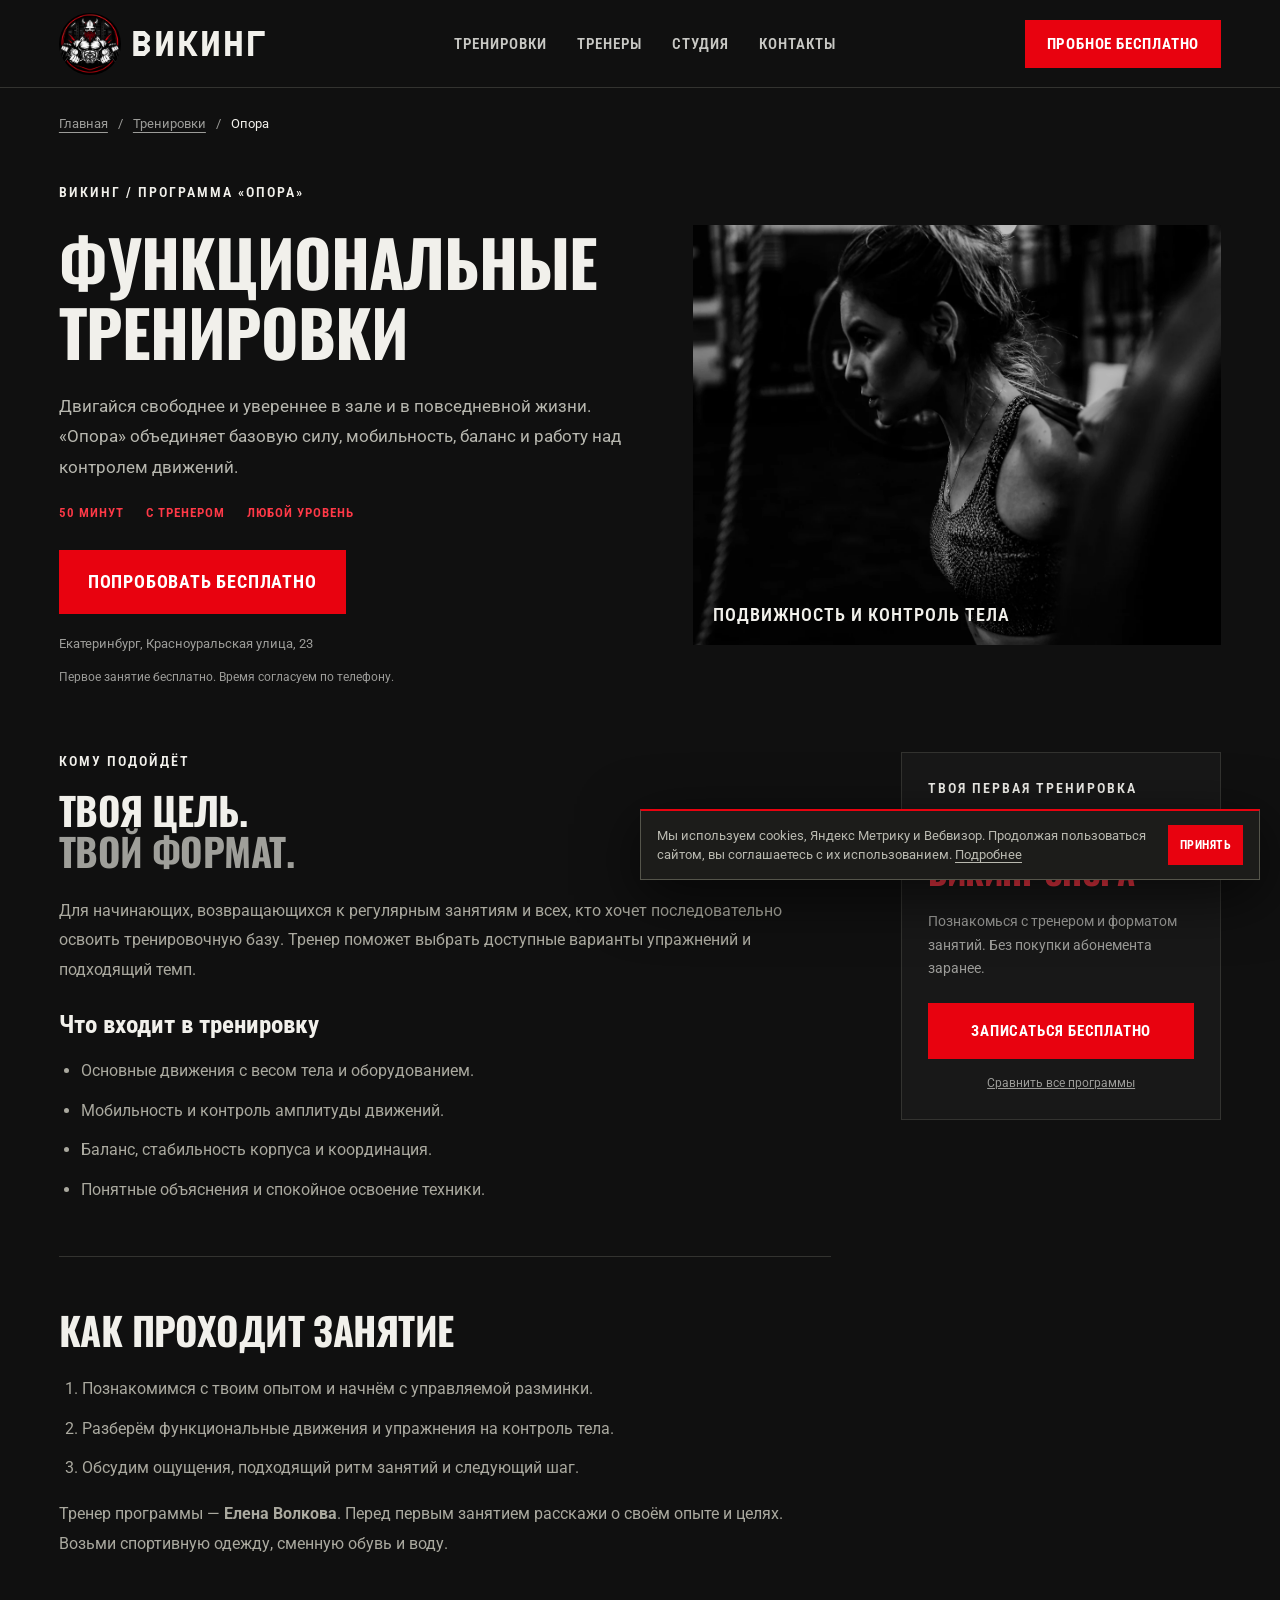
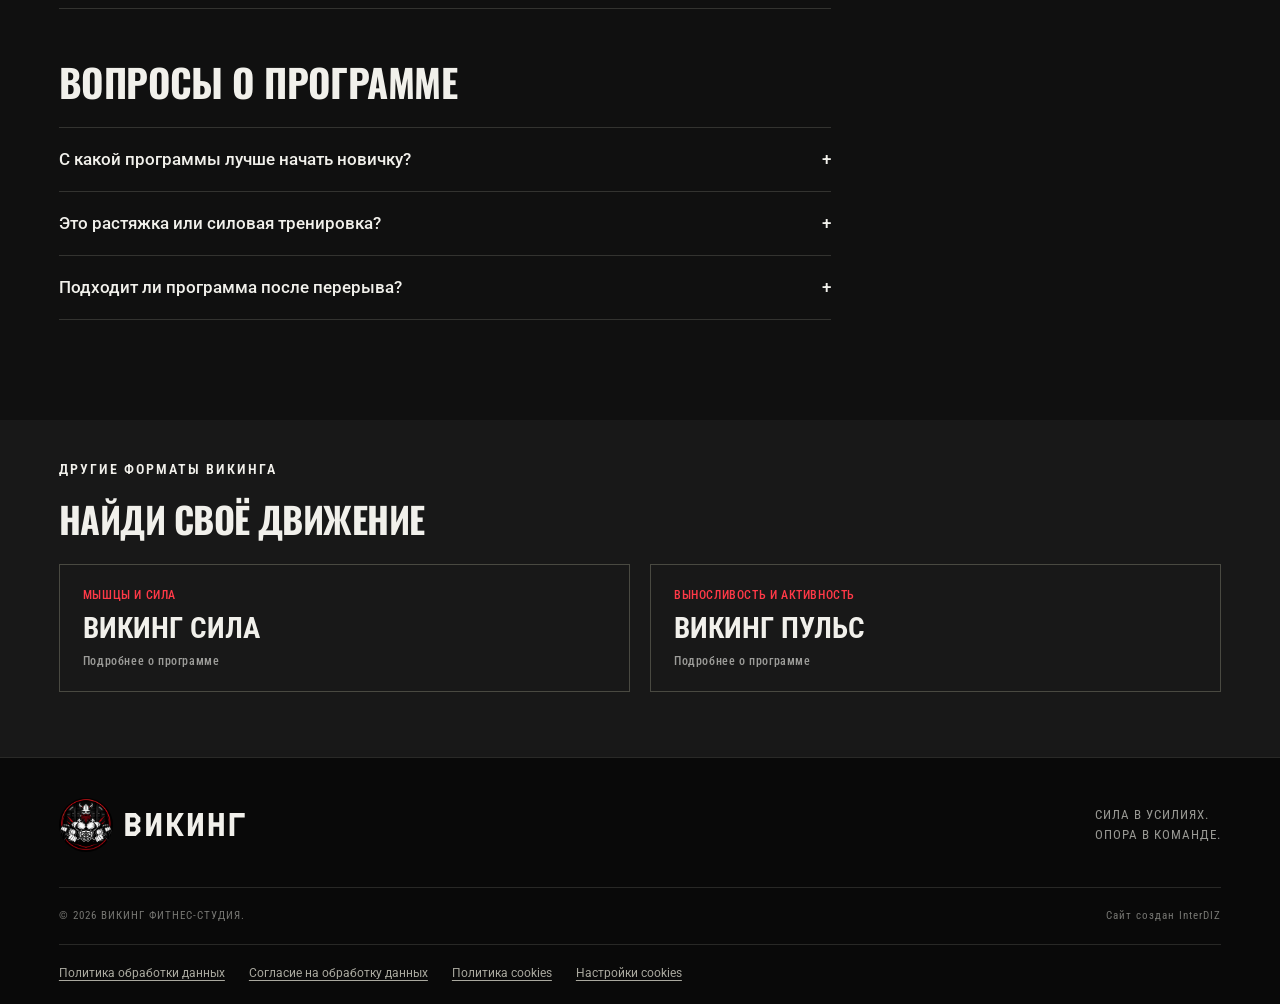
==== commit 40596ffe: "Optimize images and search metadata" ====
--- a/trenirovki/opora/index.html
+++ b/trenirovki/opora/index.html
@@ -1,4 +1,4 @@
-<!DOCTYPE html><html lang="ru"><head><meta charset="UTF-8"><meta name="viewport" content="width=device-width,initial-scale=1"><meta name="referrer" content="no-referrer"><meta http-equiv="Content-Security-Policy" content="default-src 'self'; script-src 'self' 'sha256-OpW8K+oFfTX16MfAqNfcApuPF0ajLqNlK3mIK0oVTkM=' https://mc.yandex.ru https://mc.yandex.az https://mc.yandex.by https://mc.yandex.co.il https://mc.yandex.com https://mc.yandex.com.am https://mc.yandex.com.ge https://mc.yandex.com.tr https://mc.yandex.ee https://mc.yandex.fr https://mc.yandex.kg https://mc.yandex.kz https://mc.yandex.lt https://mc.yandex.lv https://mc.yandex.md https://mc.yandex.tj https://mc.yandex.tm https://mc.yandex.uz https://mc.webvisor.com https://mc.webvisor.org https://yastatic.net; style-src 'self'; img-src 'self' data: https://mc.yandex.ru https://mc.yandex.az https://mc.yandex.by https://mc.yandex.co.il https://mc.yandex.com https://mc.yandex.com.am https://mc.yandex.com.ge https://mc.yandex.com.tr https://mc.yandex.ee https://mc.yandex.fr https://mc.yandex.kg https://mc.yandex.kz https://mc.yandex.lt https://mc.yandex.lv https://mc.yandex.md https://mc.yandex.tj https://mc.yandex.tm https://mc.yandex.uz https://mc.webvisor.com https://mc.webvisor.org https://yastatic.net; font-src 'self'; connect-src https://mc.yandex.ru https://mc.yandex.az https://mc.yandex.by https://mc.yandex.co.il https://mc.yandex.com https://mc.yandex.com.am https://mc.yandex.com.ge https://mc.yandex.com.tr https://mc.yandex.ee https://mc.yandex.fr https://mc.yandex.kg https://mc.yandex.kz https://mc.yandex.lt https://mc.yandex.lv https://mc.yandex.md https://mc.yandex.tj https://mc.yandex.tm https://mc.yandex.uz https://mc.webvisor.com https://mc.webvisor.org wss://mc.yandex.ru wss://mc.yandex.az wss://mc.yandex.by wss://mc.yandex.co.il wss://mc.yandex.com wss://mc.yandex.com.am wss://mc.yandex.com.ge wss://mc.yandex.com.tr wss://mc.yandex.ee wss://mc.yandex.fr wss://mc.yandex.kg wss://mc.yandex.kz wss://mc.yandex.lt wss://mc.yandex.lv wss://mc.yandex.md wss://mc.yandex.tj wss://mc.yandex.tm wss://mc.yandex.uz wss://mc.webvisor.com wss://mc.webvisor.org https://yastatic.net; object-src 'none'; base-uri 'self'; form-action 'none'; frame-src blob: https://mc.yandex.ru https://mc.yandex.az https://mc.yandex.by https://mc.yandex.co.il https://mc.yandex.com https://mc.yandex.com.am https://mc.yandex.com.ge https://mc.yandex.com.tr https://mc.yandex.ee https://mc.yandex.fr https://mc.yandex.kg https://mc.yandex.kz https://mc.yandex.lt https://mc.yandex.lv https://mc.yandex.md https://mc.yandex.tj https://mc.yandex.tm https://mc.yandex.uz https://mc.webvisor.com https://mc.webvisor.org; child-src blob: https://mc.yandex.ru https://mc.yandex.az https://mc.yandex.by https://mc.yandex.co.il https://mc.yandex.com https://mc.yandex.com.am https://mc.yandex.com.ge https://mc.yandex.com.tr https://mc.yandex.ee https://mc.yandex.fr https://mc.yandex.kg https://mc.yandex.kz https://mc.yandex.lt https://mc.yandex.lv https://mc.yandex.md https://mc.yandex.tj https://mc.yandex.tm https://mc.yandex.uz https://mc.webvisor.com https://mc.webvisor.org; worker-src blob:"><meta name="theme-color" content="#101010"><title>Функциональные тренировки — «Опора» | ВИКИНГ — Екатеринбург</title><meta name="description" content="Функциональные тренировки «Опора» в клубе ВИКИНГ: базовая сила, мобильность, баланс и контроль тела. Подходит начинающим. 50 минут. Первое занятие бесплатно."><link rel="icon" type="image/png" href="/assets/viking-emblem.png"><link rel="stylesheet" href="/fonts.css?v=local-1"><link rel="stylesheet" href="/styles.css?v=metrika-4"><link rel="stylesheet" href="/privacy-ui.css?v=notice-4"><link rel="stylesheet" href="/marketing.css?v=red-brand-1">
+<!DOCTYPE html><html lang="ru"><head><meta charset="UTF-8"><meta name="viewport" content="width=device-width,initial-scale=1"><meta name="referrer" content="no-referrer"><meta http-equiv="Content-Security-Policy" content="default-src 'self'; script-src 'self' 'sha256-OpW8K+oFfTX16MfAqNfcApuPF0ajLqNlK3mIK0oVTkM=' https://mc.yandex.ru https://mc.yandex.az https://mc.yandex.by https://mc.yandex.co.il https://mc.yandex.com https://mc.yandex.com.am https://mc.yandex.com.ge https://mc.yandex.com.tr https://mc.yandex.ee https://mc.yandex.fr https://mc.yandex.kg https://mc.yandex.kz https://mc.yandex.lt https://mc.yandex.lv https://mc.yandex.md https://mc.yandex.tj https://mc.yandex.tm https://mc.yandex.uz https://mc.webvisor.com https://mc.webvisor.org https://yastatic.net; style-src 'self'; img-src 'self' data: https://mc.yandex.ru https://mc.yandex.az https://mc.yandex.by https://mc.yandex.co.il https://mc.yandex.com https://mc.yandex.com.am https://mc.yandex.com.ge https://mc.yandex.com.tr https://mc.yandex.ee https://mc.yandex.fr https://mc.yandex.kg https://mc.yandex.kz https://mc.yandex.lt https://mc.yandex.lv https://mc.yandex.md https://mc.yandex.tj https://mc.yandex.tm https://mc.yandex.uz https://mc.webvisor.com https://mc.webvisor.org https://yastatic.net; font-src 'self'; connect-src https://mc.yandex.ru https://mc.yandex.az https://mc.yandex.by https://mc.yandex.co.il https://mc.yandex.com https://mc.yandex.com.am https://mc.yandex.com.ge https://mc.yandex.com.tr https://mc.yandex.ee https://mc.yandex.fr https://mc.yandex.kg https://mc.yandex.kz https://mc.yandex.lt https://mc.yandex.lv https://mc.yandex.md https://mc.yandex.tj https://mc.yandex.tm https://mc.yandex.uz https://mc.webvisor.com https://mc.webvisor.org wss://mc.yandex.ru wss://mc.yandex.az wss://mc.yandex.by wss://mc.yandex.co.il wss://mc.yandex.com wss://mc.yandex.com.am wss://mc.yandex.com.ge wss://mc.yandex.com.tr wss://mc.yandex.ee wss://mc.yandex.fr wss://mc.yandex.kg wss://mc.yandex.kz wss://mc.yandex.lt wss://mc.yandex.lv wss://mc.yandex.md wss://mc.yandex.tj wss://mc.yandex.tm wss://mc.yandex.uz wss://mc.webvisor.com wss://mc.webvisor.org https://yastatic.net; object-src 'none'; base-uri 'self'; form-action 'none'; frame-src blob: https://mc.yandex.ru https://mc.yandex.az https://mc.yandex.by https://mc.yandex.co.il https://mc.yandex.com https://mc.yandex.com.am https://mc.yandex.com.ge https://mc.yandex.com.tr https://mc.yandex.ee https://mc.yandex.fr https://mc.yandex.kg https://mc.yandex.kz https://mc.yandex.lt https://mc.yandex.lv https://mc.yandex.md https://mc.yandex.tj https://mc.yandex.tm https://mc.yandex.uz https://mc.webvisor.com https://mc.webvisor.org; child-src blob: https://mc.yandex.ru https://mc.yandex.az https://mc.yandex.by https://mc.yandex.co.il https://mc.yandex.com https://mc.yandex.com.am https://mc.yandex.com.ge https://mc.yandex.com.tr https://mc.yandex.ee https://mc.yandex.fr https://mc.yandex.kg https://mc.yandex.kz https://mc.yandex.lt https://mc.yandex.lv https://mc.yandex.md https://mc.yandex.tj https://mc.yandex.tm https://mc.yandex.uz https://mc.webvisor.com https://mc.webvisor.org; worker-src blob:"><meta name="theme-color" content="#101010"><title>Функциональные тренировки — «Опора» | ВИКИНГ — Екатеринбург</title><meta name="description" content="Функциональные тренировки «Опора» в клубе ВИКИНГ: базовая сила, мобильность, баланс и контроль тела. Подходит начинающим. 50 минут. Первое занятие бесплатно."><link rel="icon" type="image/svg+xml" href="/assets/viking-favicon.svg"><link rel="stylesheet" href="/fonts.css?v=local-1"><link rel="stylesheet" href="/styles.css?v=metrika-4"><link rel="stylesheet" href="/privacy-ui.css?v=notice-4"><link rel="stylesheet" href="/marketing.css?v=red-brand-1">
 <script src="/metrika.js?v=goals-1" async></script>
 
 <!-- seo-metadata:start -->
@@ -10,12 +10,17 @@
 <meta property="og:description" content="Функциональные тренировки «Опора» в клубе ВИКИНГ: базовая сила, мобильность, баланс и контроль тела. Подходит начинающим. 50 минут. Первое занятие бесплатно.">
 <link rel="canonical" href="https://viking-ekb.ru/trenirovki/opora/">
 <meta property="og:url" content="https://viking-ekb.ru/trenirovki/opora/">
-<meta property="og:image" content="https://viking-ekb.ru/assets/hero.png">
+<meta property="og:image" content="https://viking-ekb.ru/assets/hero.webp">
+<meta name="twitter:card" content="summary_large_image">
+<meta name="twitter:title" content="Функциональные тренировки — «Опора» | ВИКИНГ — Екатеринбург">
+<meta name="twitter:description" content="Функциональные тренировки «Опора» в клубе ВИКИНГ: базовая сила, мобильность, баланс и контроль тела. Подходит начинающим. 50 минут. Первое занятие бесплатно.">
+<meta name="twitter:image" content="https://viking-ekb.ru/assets/hero.webp">
+<meta property="og:image:type" content="image/webp">
 <meta property="og:image:width" content="1536">
 <meta property="og:image:height" content="1024">
 <meta property="og:image:alt" content="ВИКИНГ — тренировки с тренером в Екатеринбурге">
-<script type="application/ld+json" id="seo-schema">{"@context":"https://schema.org","@type":"Service","name":"Программа тренировок «Опора»","description":"Функциональные тренировки «Опора» в клубе ВИКИНГ: базовая сила, мобильность, баланс и контроль тела. Подходит начинающим. 50 минут. Первое занятие бесплатно.","serviceType":"Функциональные тренировки","provider":{"@type":"ExerciseGym","name":"ВИКИНГ","logo":"https://viking-ekb.ru/assets/viking-emblem.png","image":"https://viking-ekb.ru/assets/hero.png","url":"https://viking-ekb.ru/","address":{"@type":"PostalAddress","addressLocality":"Екатеринбург","streetAddress":"Красноуральская улица, 23","addressCountry":"RU"}},"areaServed":"Екатеринбург","url":"https://viking-ekb.ru/trenirovki/opora/"}</script>
+<script type="application/ld+json" id="seo-schema">{"@context":"https://schema.org","@graph":[{"@context":"https://schema.org","@type":"Service","name":"Программа тренировок «Опора»","description":"Функциональные тренировки «Опора» в клубе ВИКИНГ: базовая сила, мобильность, баланс и контроль тела. Подходит начинающим. 50 минут. Первое занятие бесплатно.","serviceType":"Функциональные тренировки","provider":{"@type":"ExerciseGym","name":"ВИКИНГ","logo":"https://viking-ekb.ru/assets/viking-emblem.webp","image":"https://viking-ekb.ru/assets/hero.webp","url":"https://viking-ekb.ru/","address":{"@type":"PostalAddress","addressLocality":"Екатеринбург","streetAddress":"Красноуральская улица, 23","addressCountry":"RU"},"@id":"https://viking-ekb.ru/#gym"},"areaServed":"Екатеринбург","url":"https://viking-ekb.ru/trenirovki/opora/"},{"@type":"WebPage","@id":"https://viking-ekb.ru/trenirovki/opora/#webpage","url":"https://viking-ekb.ru/trenirovki/opora/","name":"Функциональные тренировки — «Опора» | ВИКИНГ — Екатеринбург","description":"Функциональные тренировки «Опора» в клубе ВИКИНГ: базовая сила, мобильность, баланс и контроль тела. Подходит начинающим. 50 минут. Первое занятие бесплатно.","inLanguage":"ru-RU","isPartOf":{"@id":"https://viking-ekb.ru/#website"},"about":{"@id":"https://viking-ekb.ru/#gym"}},{"@type":"BreadcrumbList","itemListElement":[{"@type":"ListItem","position":1,"name":"ВИКИНГ","item":"https://viking-ekb.ru/"},{"@type":"ListItem","position":2,"name":"Программа тренировок «Опора»","item":"https://viking-ekb.ru/trenirovki/opora/"}]}]}</script>
 <!-- seo-metadata:end -->
-</head><body class="program-page"><a class="skip-link" href="#program-content">Перейти к содержимому</a><header class="header"><a class="brand" href="/" aria-label="ВИКИНГ — главная"><img class="brand-emblem" src="/assets/viking-emblem.png" alt="" width="1254" height="1254" decoding="async"><img class="brand-logo" src="/assets/viking-wordmark.svg" alt="ВИКИНГ — фитнес-клуб" width="206" height="40" decoding="async"></a><nav class="desktop-nav" aria-label="Основная навигация"><a href="/#programs">ТРЕНИРОВКИ</a><a href="/#coaches">ТРЕНЕРЫ</a><a href="/#studio">СТУДИЯ</a><a href="/#contacts">КОНТАКТЫ</a></nav><a class="button button-small" href="/?program=fitness#trial" data-marketing="trial-cta">ПРОБНОЕ БЕСПЛАТНО</a></header><main id="program-content"><nav class="breadcrumbs" aria-label="Хлебные крошки"><a href="/">Главная</a><span>/</span><a href="/#programs">Тренировки</a><span>/</span><span aria-current="page">Опора</span></nav><section class="program-landing-hero"><div><div class="eyebrow">ВИКИНГ / ПРОГРАММА «ОПОРА»</div><h1>ФУНКЦИОНАЛЬНЫЕ<br>ТРЕНИРОВКИ</h1><p class="program-lead">Двигайся свободнее и увереннее в зале и в повседневной жизни. «Опора» объединяет базовую силу, мобильность, баланс и работу над контролем движений.</p><div class="landing-facts"><span>50 МИНУТ</span><span>С ТРЕНЕРОМ</span><span>ЛЮБОЙ УРОВЕНЬ</span></div><a class="button" href="/?program=fitness#trial" data-marketing="trial-cta">ПОПРОБОВАТЬ БЕСПЛАТНО</a><p class="landing-location">Екатеринбург, Красноуральская улица, 23</p><p class="landing-cta-note">Первое занятие бесплатно. Время согласуем по телефону.</p></div><div class="landing-photo"><img src="/assets/photos/photo-1550345332-09e3ac987658.webp" alt="Тренировка по программе «Опора» в фитнес-клубе «ВИКИНГ»" fetchpriority="high" decoding="async" width="1200" height="1800"><span>ПОДВИЖНОСТЬ И КОНТРОЛЬ ТЕЛА</span></div></section><section class="landing-content"><div class="landing-main"><article><div class="eyebrow">КОМУ ПОДОЙДЁТ</div><h2>ТВОЯ ЦЕЛЬ.<br><span class="silver">ТВОЙ ФОРМАТ.</span></h2><p>Для начинающих, возвращающихся к регулярным занятиям и всех, кто хочет последовательно освоить тренировочную базу. Тренер поможет выбрать доступные варианты упражнений и подходящий темп.</p><h3>Что входит в тренировку</h3><ul><li>Основные движения с весом тела и оборудованием.</li><li>Мобильность и контроль амплитуды движений.</li><li>Баланс, стабильность корпуса и координация.</li><li>Понятные объяснения и спокойное освоение техники.</li></ul></article><article><h2>КАК ПРОХОДИТ ЗАНЯТИЕ</h2><ol class="landing-plan"><li>Познакомимся с твоим опытом и начнём с управляемой разминки.</li><li>Разберём функциональные движения и упражнения на контроль тела.</li><li>Обсудим ощущения, подходящий ритм занятий и следующий шаг.</li></ol><p>Тренер программы — <strong>Елена Волкова</strong>. Перед первым занятием расскажи о своём опыте и целях. Возьми спортивную одежду, сменную обувь и воду.</p></article><article><h2>ВОПРОСЫ О ПРОГРАММЕ</h2><div class="faq-list"><details><summary>С какой программы лучше начать новичку?<span aria-hidden="true">+</span></summary><p>«Опора» помогает освоить базовые движения и понять, как подбирать нагрузку. На первом занятии тренер подскажет, какой формат соответствует твоей цели.</p></details><details><summary>Это растяжка или силовая тренировка?<span aria-hidden="true">+</span></summary><p>Программа сочетает функциональную силу, мобильность и баланс. Упражнения направлены на более уверенное и управляемое движение.</p></details><details><summary>Подходит ли программа после перерыва?<span aria-hidden="true">+</span></summary><p>Да, если нет ограничений к занятиям. При медицинских противопоказаниях сначала обсуди допустимую нагрузку с лечащим специалистом.</p></details></div></article></div><aside class="landing-booking"><div class="eyebrow">ТВОЯ ПЕРВАЯ ТРЕНИРОВКА</div><h2>ПОПРОБУЙ<br><span>ВИКИНГ ОПОРА</span></h2><p>Познакомься с тренером и форматом занятий. Без покупки абонемента заранее.</p><a class="button" href="/?program=fitness#trial" data-marketing="trial-cta">ЗАПИСАТЬСЯ БЕСПЛАТНО</a><a class="landing-back" href="/#programs">Сравнить все программы</a></aside></section><section class="landing-related"><div class="eyebrow">ДРУГИЕ ФОРМАТЫ ВИКИНГА</div><h2>НАЙДИ СВОЁ ДВИЖЕНИЕ</h2><div><a href="/trenirovki/sila/"><span>МЫШЦЫ И СИЛА</span><strong>ВИКИНГ СИЛА</strong><span>Подробнее о программе</span></a><a href="/trenirovki/puls/"><span>ВЫНОСЛИВОСТЬ И АКТИВНОСТЬ</span><strong>ВИКИНГ ПУЛЬС</strong><span>Подробнее о программе</span></a></div></section></main><footer class="footer"><div class="footer-top"><a class="brand" href="/"><img class="brand-emblem" src="/assets/viking-emblem.png" alt="" width="1254" height="1254" decoding="async"><img class="brand-logo" src="/assets/viking-wordmark.svg" alt="ВИКИНГ — фитнес-клуб" width="206" height="40" decoding="async"></a><p>СИЛА В УСИЛИЯХ.<br>ОПОРА В КОМАНДЕ.</p></div><div class="footer-bottom"><span>© 2026 ВИКИНГ ФИТНЕС-СТУДИЯ.</span><a href="https://interdiz.ru" target="_blank" rel="noopener noreferrer">Сайт создан InterDIZ</a></div><nav class="footer-legal" aria-label="Правовая информация"><a href="/privacy.html">Политика обработки данных</a><a href="/consent.html">Согласие на обработку данных</a><a href="/cookies.html">Политика cookies</a><button id="cookie-settings" type="button">Настройки cookies</button></nav></footer><aside id="cookie-banner" class="cookie-banner" role="region" aria-label="Cookies и Яндекс Метрика" hidden>
+</head><body class="program-page"><a class="skip-link" href="#program-content">Перейти к содержимому</a><header class="header"><a class="brand" href="/" aria-label="ВИКИНГ — главная"><img class="brand-emblem" src="/assets/viking-emblem.webp" alt="" width="1254" height="1254" decoding="async"><img class="brand-logo" src="/assets/viking-wordmark.svg" alt="ВИКИНГ — фитнес-клуб" width="206" height="40" decoding="async"></a><nav class="desktop-nav" aria-label="Основная навигация"><a href="/#programs">ТРЕНИРОВКИ</a><a href="/#coaches">ТРЕНЕРЫ</a><a href="/#studio">СТУДИЯ</a><a href="/#contacts">КОНТАКТЫ</a></nav><a class="button button-small" href="/?program=fitness#trial" data-marketing="trial-cta">ПРОБНОЕ БЕСПЛАТНО</a></header><main id="program-content"><nav class="breadcrumbs" aria-label="Хлебные крошки"><a href="/">Главная</a><span>/</span><a href="/#programs">Тренировки</a><span>/</span><span aria-current="page">Опора</span></nav><section class="program-landing-hero"><div><div class="eyebrow">ВИКИНГ / ПРОГРАММА «ОПОРА»</div><h1>ФУНКЦИОНАЛЬНЫЕ<br>ТРЕНИРОВКИ</h1><p class="program-lead">Двигайся свободнее и увереннее в зале и в повседневной жизни. «Опора» объединяет базовую силу, мобильность, баланс и работу над контролем движений.</p><div class="landing-facts"><span>50 МИНУТ</span><span>С ТРЕНЕРОМ</span><span>ЛЮБОЙ УРОВЕНЬ</span></div><a class="button" href="/?program=fitness#trial" data-marketing="trial-cta">ПОПРОБОВАТЬ БЕСПЛАТНО</a><p class="landing-location">Екатеринбург, Красноуральская улица, 23</p><p class="landing-cta-note">Первое занятие бесплатно. Время согласуем по телефону.</p></div><div class="landing-photo"><img src="/assets/photos/photo-1550345332-09e3ac987658.webp" alt="Тренировка по программе «Опора» в фитнес-клубе «ВИКИНГ»" fetchpriority="high" decoding="async" width="1200" height="1800"><span>ПОДВИЖНОСТЬ И КОНТРОЛЬ ТЕЛА</span></div></section><section class="landing-content"><div class="landing-main"><article><div class="eyebrow">КОМУ ПОДОЙДЁТ</div><h2>ТВОЯ ЦЕЛЬ.<br><span class="silver">ТВОЙ ФОРМАТ.</span></h2><p>Для начинающих, возвращающихся к регулярным занятиям и всех, кто хочет последовательно освоить тренировочную базу. Тренер поможет выбрать доступные варианты упражнений и подходящий темп.</p><h3>Что входит в тренировку</h3><ul><li>Основные движения с весом тела и оборудованием.</li><li>Мобильность и контроль амплитуды движений.</li><li>Баланс, стабильность корпуса и координация.</li><li>Понятные объяснения и спокойное освоение техники.</li></ul></article><article><h2>КАК ПРОХОДИТ ЗАНЯТИЕ</h2><ol class="landing-plan"><li>Познакомимся с твоим опытом и начнём с управляемой разминки.</li><li>Разберём функциональные движения и упражнения на контроль тела.</li><li>Обсудим ощущения, подходящий ритм занятий и следующий шаг.</li></ol><p>Тренер программы — <strong>Елена Волкова</strong>. Перед первым занятием расскажи о своём опыте и целях. Возьми спортивную одежду, сменную обувь и воду.</p></article><article><h2>ВОПРОСЫ О ПРОГРАММЕ</h2><div class="faq-list"><details><summary>С какой программы лучше начать новичку?<span aria-hidden="true">+</span></summary><p>«Опора» помогает освоить базовые движения и понять, как подбирать нагрузку. На первом занятии тренер подскажет, какой формат соответствует твоей цели.</p></details><details><summary>Это растяжка или силовая тренировка?<span aria-hidden="true">+</span></summary><p>Программа сочетает функциональную силу, мобильность и баланс. Упражнения направлены на более уверенное и управляемое движение.</p></details><details><summary>Подходит ли программа после перерыва?<span aria-hidden="true">+</span></summary><p>Да, если нет ограничений к занятиям. При медицинских противопоказаниях сначала обсуди допустимую нагрузку с лечащим специалистом.</p></details></div></article></div><aside class="landing-booking"><div class="eyebrow">ТВОЯ ПЕРВАЯ ТРЕНИРОВКА</div><h2>ПОПРОБУЙ<br><span>ВИКИНГ ОПОРА</span></h2><p>Познакомься с тренером и форматом занятий. Без покупки абонемента заранее.</p><a class="button" href="/?program=fitness#trial" data-marketing="trial-cta">ЗАПИСАТЬСЯ БЕСПЛАТНО</a><a class="landing-back" href="/#programs">Сравнить все программы</a></aside></section><section class="landing-related"><div class="eyebrow">ДРУГИЕ ФОРМАТЫ ВИКИНГА</div><h2>НАЙДИ СВОЁ ДВИЖЕНИЕ</h2><div><a href="/trenirovki/sila/"><span>МЫШЦЫ И СИЛА</span><strong>ВИКИНГ СИЛА</strong><span>Подробнее о программе</span></a><a href="/trenirovki/puls/"><span>ВЫНОСЛИВОСТЬ И АКТИВНОСТЬ</span><strong>ВИКИНГ ПУЛЬС</strong><span>Подробнее о программе</span></a></div></section></main><footer class="footer"><div class="footer-top"><a class="brand" href="/"><img class="brand-emblem" src="/assets/viking-emblem.webp" alt="" width="1254" height="1254" decoding="async"><img class="brand-logo" src="/assets/viking-wordmark.svg" alt="ВИКИНГ — фитнес-клуб" width="206" height="40" decoding="async"></a><p>СИЛА В УСИЛИЯХ.<br>ОПОРА В КОМАНДЕ.</p></div><div class="footer-bottom"><span>© 2026 ВИКИНГ ФИТНЕС-СТУДИЯ.</span><a href="https://interdiz.ru" target="_blank" rel="noopener noreferrer">Сайт создан InterDIZ</a></div><nav class="footer-legal" aria-label="Правовая информация"><a href="/privacy.html">Политика обработки данных</a><a href="/consent.html">Согласие на обработку данных</a><a href="/cookies.html">Политика cookies</a><button id="cookie-settings" type="button">Настройки cookies</button></nav></footer><aside id="cookie-banner" class="cookie-banner" role="region" aria-label="Cookies и Яндекс Метрика" hidden>
 <div><p>Мы используем cookies, Яндекс Метрику и Вебвизор. Продолжая пользоваться сайтом, вы соглашаетесь с их использованием. <a href="/cookies.html">Подробнее</a></p><label id="cookie-analytics-settings" class="metrica-consent-row" hidden><input type="checkbox" id="metrica-consent" autocomplete="off"><span>Яндекс Метрика и Вебвизор</span></label></div>
 <div class="cookie-actions"><button type="button" class="button" id="cookie-accept">ПРИНЯТЬ</button><button type="button" class="button button-outline" id="cookie-reject" hidden>БЕЗ АНАЛИТИКИ</button></div></aside><script src="/privacy.js?v=metrika-4" defer></script><script src="/marketing.js?v=goals-1" defer></script></body></html>
